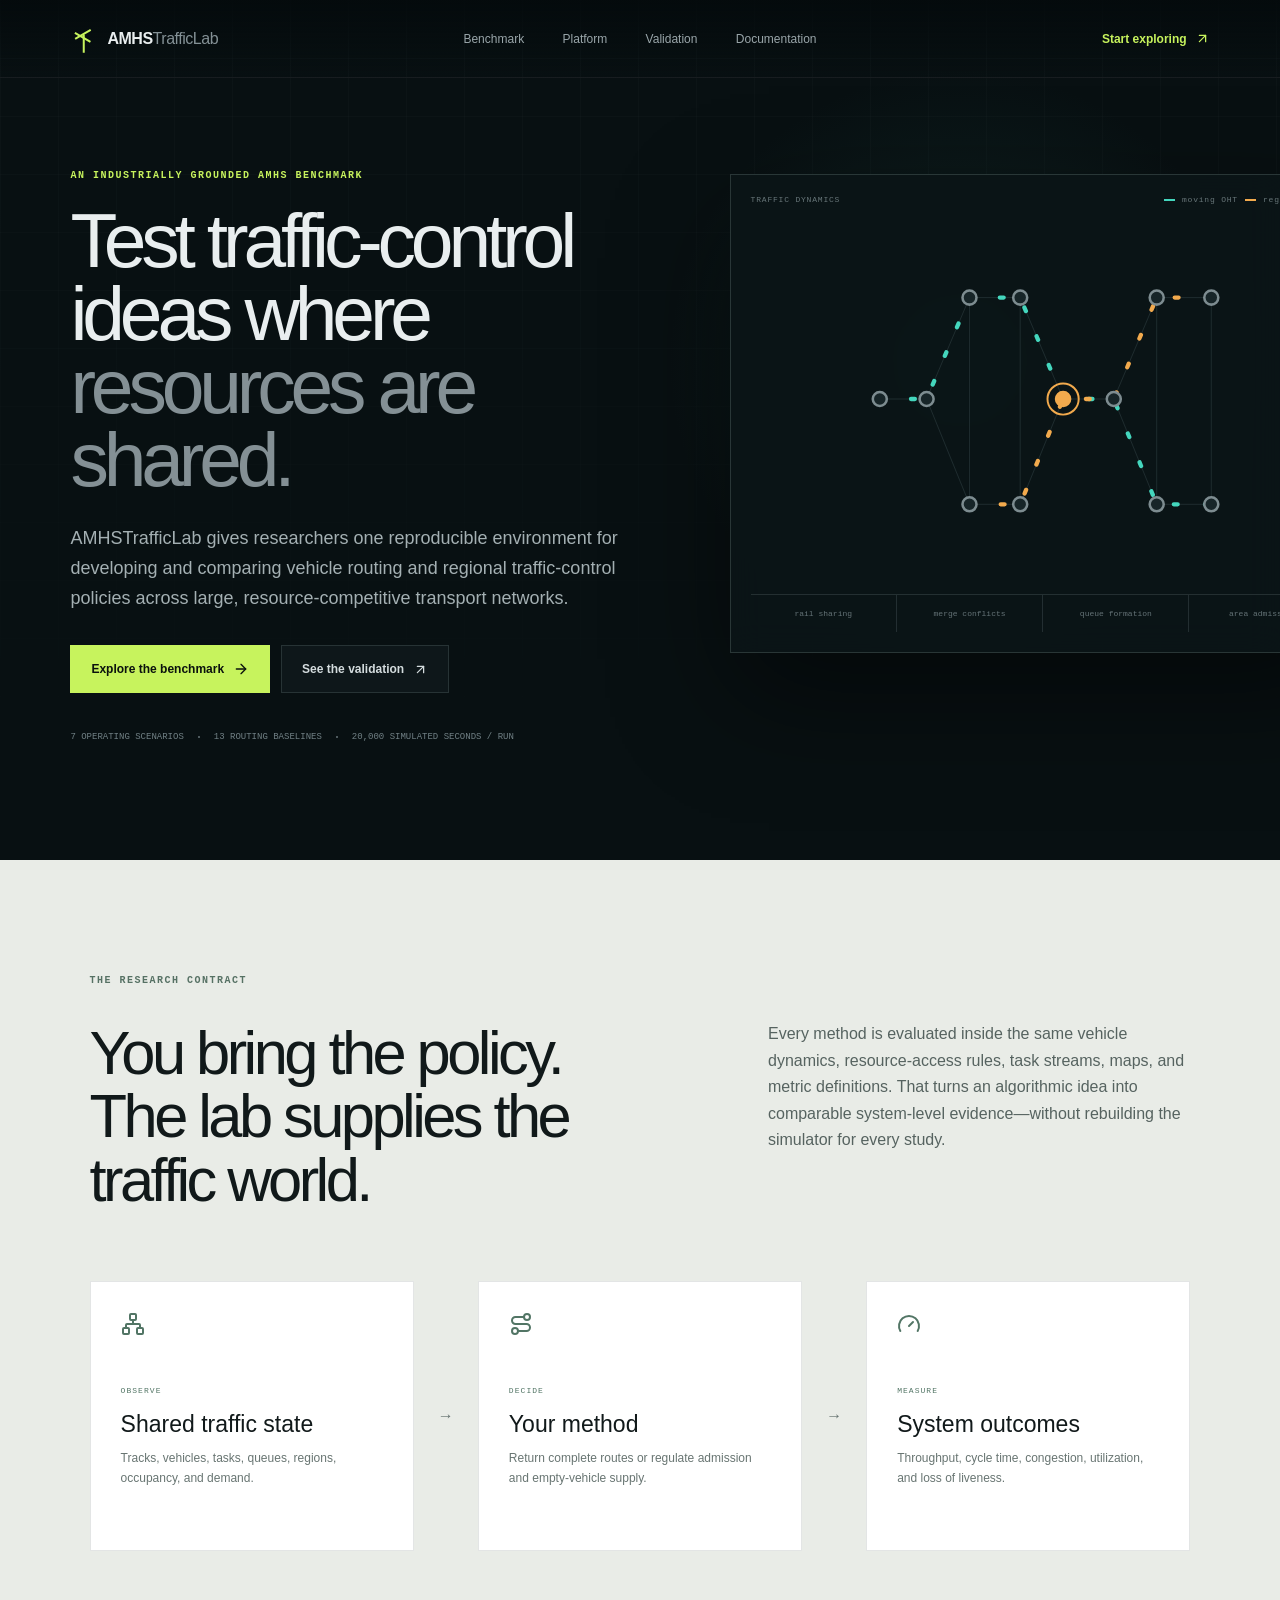
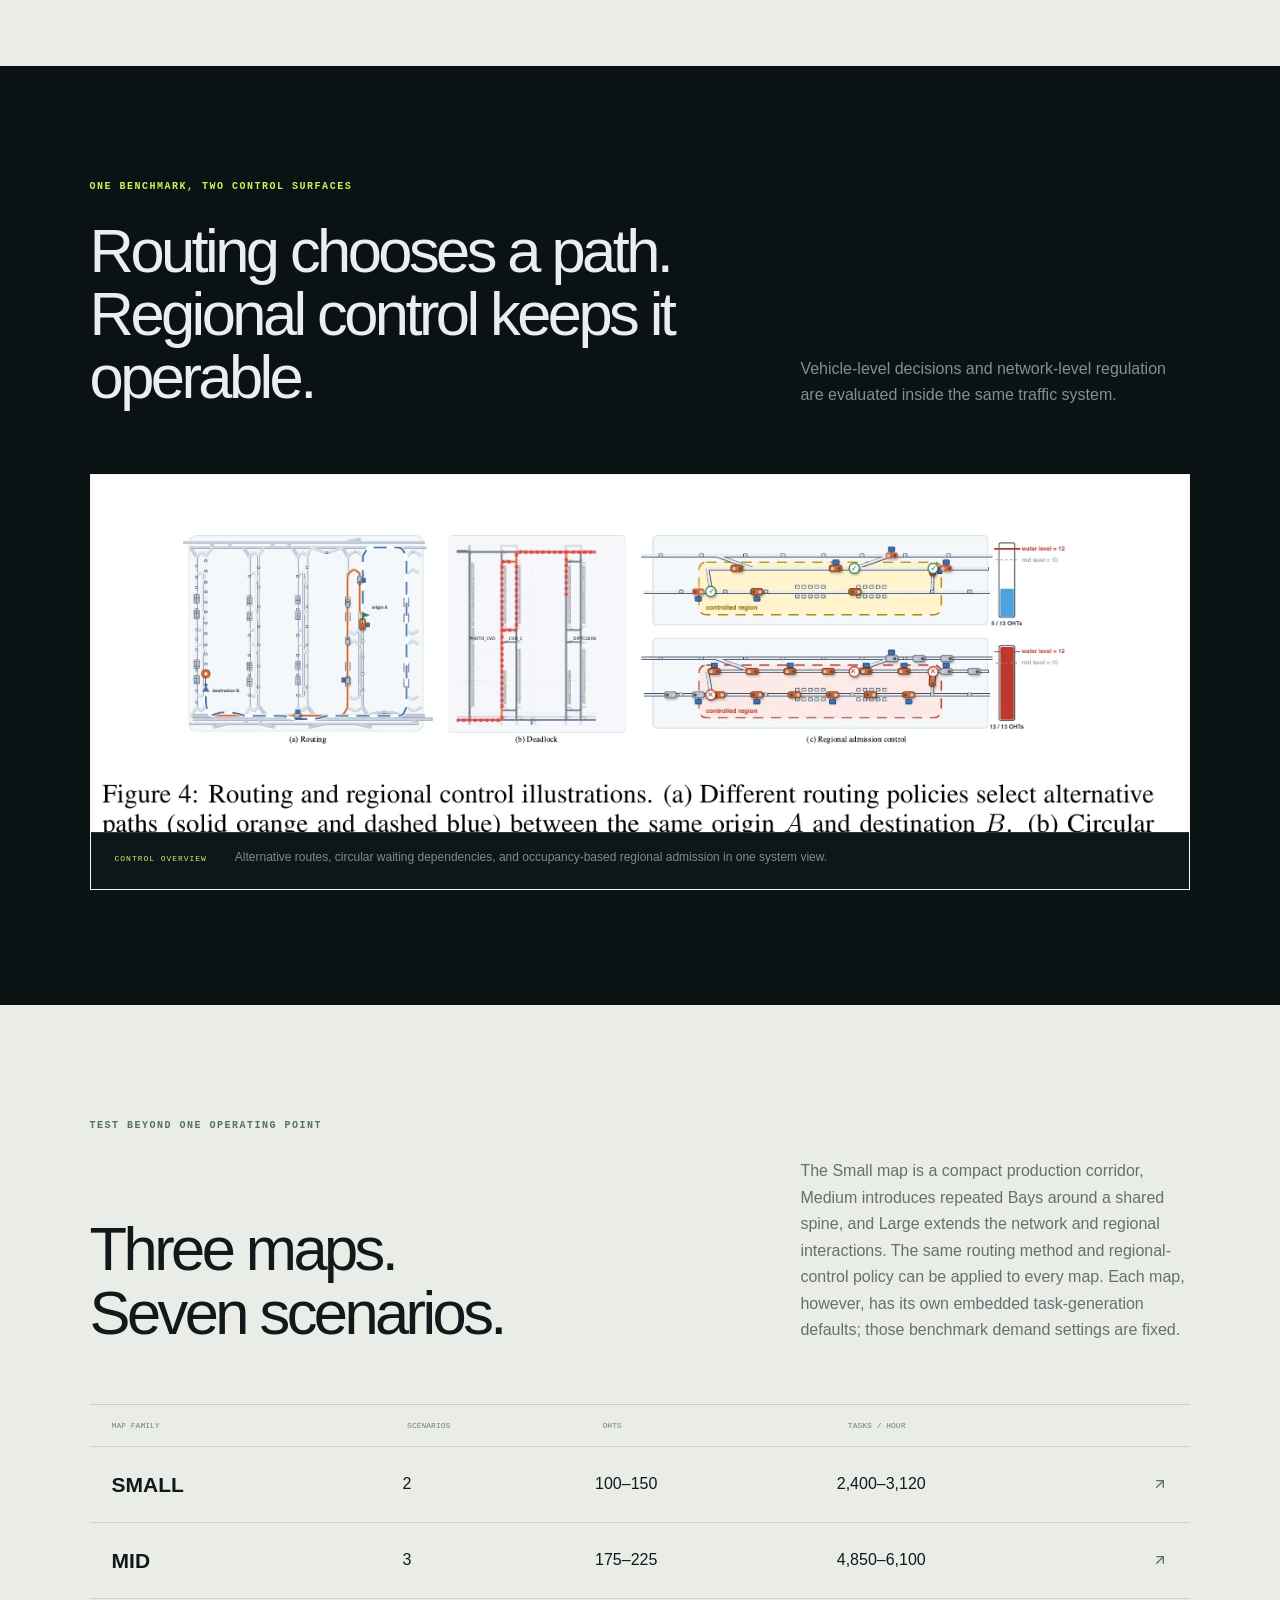
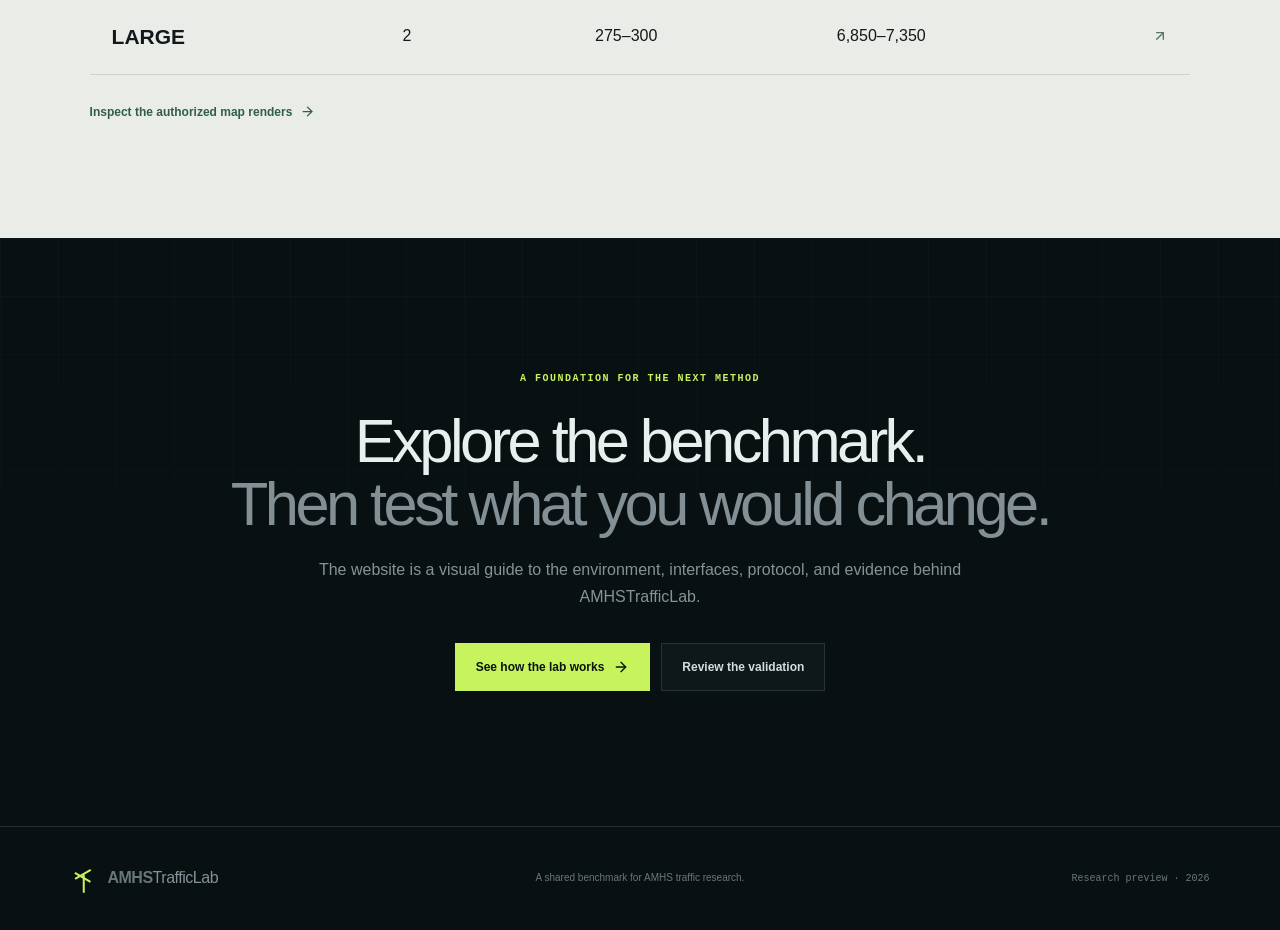
==== index.html @ 3547feb3 "Initial anonymous release" ====
<!DOCTYPE html><html lang="en"><head><meta charSet="utf-8"/><meta name="viewport" content="width=device-width, initial-scale=1"/><link rel="stylesheet" href="/_next/static/css/index.Dm42yth0.css" data-rsc-css-href="/_next/static/css/index.Dm42yth0.css" data-precedence="vite-rsc/importer-resources"/><link rel="modulepreload" fetchPriority="low" href="/_next/static/chunks/index-DmG99GUo.js"/><script src="/_next/static/chunks/rolldown-runtime-C60lm6uB.js" type="module" async=""></script><script src="/_next/static/chunks/framework-D_rUT4EX.js" type="module" async=""></script><link rel="modulepreload" href="/_next/static/chunks/layout-segment-context-IRfLSpSF.js" crossorigin=""/><link rel="modulepreload" href="/_next/static/chunks/Icon-Bo9jbUr1.js" crossorigin=""/><link rel="modulepreload" href="/_next/static/chunks/image-m_x2Qp06.js" crossorigin=""/><title>AMHSTrafficLab — Industrial Benchmark for Intelligent Material Flow</title><meta name="description" content="A shared benchmark platform for developing and evaluating routing and regional flow-control methods in realistic AMHS traffic."/><meta property="og:title" content="AMHSTrafficLab — Industrial Benchmark for Intelligent Material Flow"/><meta property="og:description" content="Develop and evaluate routing and regional flow-control methods across realistic, multi-scale AMHS traffic environments."/><meta property="og:type" content="website"/><meta property="og:image" content="https://amhstrafficlab.github.io/og.png"/><meta property="og:image:width" content="1734"/><meta property="og:image:height" content="907"/><meta property="og:image:alt" content="AMHSTrafficLab rail-network benchmark"/><meta name="twitter:card" content="summary_large_image"/><meta name="twitter:title" content="AMHSTrafficLab — Industrial Benchmark for Intelligent Material Flow"/><meta name="twitter:description" content="Develop and evaluate routing and regional flow-control methods across realistic, multi-scale AMHS traffic environments."/><meta name="twitter:image" content="https://amhstrafficlab.github.io/og.png"/><script>Object.assign(((self[Symbol.for("vinext.navigationRuntime")]??={bootstrap:{routeManifest:null},functions:{}}).bootstrap.rsc??={rsc:[]}),{params:{},nav:{"pathname":"/","searchParams":[]}})</script><link rel="modulepreload" href="/_next/static/chunks/index-DmG99GUo.js" />
</head><body><header class="site-header"><a class="brand" href="/" aria-label="AMHSTrafficLab home"><span class="brand-mark" aria-hidden="true"><span></span><span></span><span></span></span><span>AMHS<span class="brand-light">TrafficLab</span></span></a><nav class="nav-links" aria-label="Main navigation"><a href="/benchmark">Benchmark</a><a href="/platform">Platform</a><a href="/validation">Validation</a><a href="/docs">Documentation</a></nav><a class="header-cta" href="/docs">Start exploring <svg xmlns="http://www.w3.org/2000/svg" width="15" height="15" viewBox="0 0 24 24" fill="none" stroke="currentColor" stroke-width="2" stroke-linecap="round" stroke-linejoin="round" class="lucide lucide-arrow-up-right" aria-hidden="true"><path d="M7 7h10v10"></path><path d="M7 17 17 7"></path></svg></a></header><main><section class="home-hero"><div class="grid-bg" aria-hidden="true"></div><div class="hero-copy"><div class="eyebrow">AN INDUSTRIALLY GROUNDED AMHS BENCHMARK</div><h1>Test traffic-control ideas where <span>resources are shared.</span></h1><p>AMHSTrafficLab gives researchers one reproducible environment for developing and comparing vehicle routing and regional traffic-control policies across large, resource-competitive transport networks.</p><div class="actions"><a class="button primary" href="/benchmark">Explore the benchmark <svg xmlns="http://www.w3.org/2000/svg" width="16" height="16" viewBox="0 0 24 24" fill="none" stroke="currentColor" stroke-width="2" stroke-linecap="round" stroke-linejoin="round" class="lucide lucide-arrow-right" aria-hidden="true"><path d="M5 12h14"></path><path d="m12 5 7 7-7 7"></path></svg></a><a class="button secondary" href="/validation">See the validation <svg xmlns="http://www.w3.org/2000/svg" width="15" height="15" viewBox="0 0 24 24" fill="none" stroke="currentColor" stroke-width="2" stroke-linecap="round" stroke-linejoin="round" class="lucide lucide-arrow-up-right" aria-hidden="true"><path d="M7 7h10v10"></path><path d="M7 17 17 7"></path></svg></a></div><div class="proof-row"><span>7 operating scenarios</span><i></i><span>13 routing baselines</span><i></i><span>20,000 simulated seconds / run</span></div></div><div class="network-card " aria-label="Illustration of AMHS traffic moving through a rail network"><div class="network-top"><span>TRAFFIC DYNAMICS</span><span><i></i> moving OHT <b></b> regional load</span></div><svg viewBox="0 0 100 100" role="img" aria-label="AMHS rail network"><defs><filter id="glow-false"><feGaussianBlur stdDeviation="1.2" result="blur"></feGaussianBlur><feMerge><feMergeNode in="blur"></feMergeNode><feMergeNode in="SourceGraphic"></feMergeNode></feMerge></filter></defs><g class="rails"><path d="M8 50H20L31 24H44L55 50H68L79 24H93"></path><path d="M20 50L31 77H44L55 50"></path><path d="M68 50L79 77H93"></path><path d="M31 24V77M44 24V77M79 24V77M93 24V77"></path></g><path class="flow flow-one" d="M8 50H20L31 24H44L55 50H68L79 77H93"></path><path class="flow flow-two" d="M31 77H44L55 50H68L79 24H93"></path><g><circle class="node" cx="8" cy="50" r="1.8"></circle></g><g><circle class="node" cx="20" cy="50" r="1.8"></circle></g><g><circle class="node" cx="31" cy="24" r="1.8"></circle></g><g><circle class="node" cx="44" cy="24" r="1.8"></circle></g><g><circle class="node active" cx="55" cy="50" r="1.8"></circle><circle class="pulse" cx="55" cy="50" r="4"></circle></g><g><circle class="node" cx="68" cy="50" r="1.8"></circle></g><g><circle class="node" cx="79" cy="24" r="1.8"></circle></g><g><circle class="node" cx="93" cy="24" r="1.8"></circle></g><g><circle class="node" cx="31" cy="77" r="1.8"></circle></g><g><circle class="node" cx="44" cy="77" r="1.8"></circle></g><g><circle class="node" cx="79" cy="77" r="1.8"></circle></g><g><circle class="node" cx="93" cy="77" r="1.8"></circle></g></svg><div class="network-caption"><span>rail sharing</span><span>merge conflicts</span><span>queue formation</span><span>area admission</span></div></div></section><section class="light-section research-contract"><div class="section-label">THE RESEARCH CONTRACT</div><div class="split-heading"><h2>You bring the policy.<br/>The lab supplies the traffic world.</h2><p>Every method is evaluated inside the same vehicle dynamics, resource-access rules, task streams, maps, and metric definitions. That turns an algorithmic idea into comparable system-level evidence—without rebuilding the simulator for every study.</p></div><div class="contract-flow"><article><svg xmlns="http://www.w3.org/2000/svg" width="24" height="24" viewBox="0 0 24 24" fill="none" stroke="currentColor" stroke-width="2" stroke-linecap="round" stroke-linejoin="round" class="lucide lucide-network" aria-hidden="true"><rect x="16" y="16" width="6" height="6" rx="1"></rect><rect x="2" y="16" width="6" height="6" rx="1"></rect><rect x="9" y="2" width="6" height="6" rx="1"></rect><path d="M5 16v-3a1 1 0 0 1 1-1h12a1 1 0 0 1 1 1v3"></path><path d="M12 12V8"></path></svg><small>OBSERVE</small><h3>Shared traffic state</h3><p>Tracks, vehicles, tasks, queues, regions, occupancy, and demand.</p></article><i>→</i><article><svg xmlns="http://www.w3.org/2000/svg" width="24" height="24" viewBox="0 0 24 24" fill="none" stroke="currentColor" stroke-width="2" stroke-linecap="round" stroke-linejoin="round" class="lucide lucide-route" aria-hidden="true"><circle cx="6" cy="19" r="3"></circle><path d="M9 19h8.5a3.5 3.5 0 0 0 0-7h-11a3.5 3.5 0 0 1 0-7H15"></path><circle cx="18" cy="5" r="3"></circle></svg><small>DECIDE</small><h3>Your method</h3><p>Return complete routes or regulate admission and empty-vehicle supply.</p></article><i>→</i><article><svg xmlns="http://www.w3.org/2000/svg" width="24" height="24" viewBox="0 0 24 24" fill="none" stroke="currentColor" stroke-width="2" stroke-linecap="round" stroke-linejoin="round" class="lucide lucide-gauge" aria-hidden="true"><path d="m12 14 4-4"></path><path d="M3.34 19a10 10 0 1 1 17.32 0"></path></svg><small>MEASURE</small><h3>System outcomes</h3><p>Throughput, cycle time, congestion, utilization, and loss of liveness.</p></article></div></section><section class="dark-section evidence-section"><div class="section-label lime">ONE BENCHMARK, TWO CONTROL SURFACES</div><div class="section-heading"><h2>Routing chooses a path.<br/>Regional control keeps it operable.</h2><p>Vehicle-level decisions and network-level regulation are evaluated inside the same traffic system.</p></div><figure class="paper-figure dark-figure"><img src="/paper/control-surfaces.webp" alt="Diagram comparing routing alternatives, circular waiting, and regional admission control" width="1263" height="411" loading="lazy" decoding="async" data-nimg="1"/><figcaption><span>CONTROL OVERVIEW</span><p>Alternative routes, circular waiting dependencies, and occupancy-based regional admission in one system view.</p></figcaption></figure></section><section class="light-section scenario-preview"><div class="section-label">TEST BEYOND ONE OPERATING POINT</div><div class="section-heading"><h2>Three maps.<br/>Seven scenarios.</h2><p>The Small map is a compact production corridor, Medium introduces repeated Bays around a shared spine, and Large extends the network and regional interactions. The same routing method and regional-control policy can be applied to every map. Each map, however, has its own embedded task-generation defaults; those benchmark demand settings are fixed.</p></div><div class="scenario-band"><div class="scenario-head"><span>MAP FAMILY</span><span>SCENARIOS</span><span>OHTS</span><span>TASKS / HOUR</span></div><a href="/benchmark"><span class="scenario-name">SMALL</span><span class="">2</span><span class="">100–150</span><span class="">2,400–3,120</span><svg xmlns="http://www.w3.org/2000/svg" width="16" height="16" viewBox="0 0 24 24" fill="none" stroke="currentColor" stroke-width="2" stroke-linecap="round" stroke-linejoin="round" class="lucide lucide-arrow-up-right" aria-hidden="true"><path d="M7 7h10v10"></path><path d="M7 17 17 7"></path></svg></a><a href="/benchmark"><span class="scenario-name">MID</span><span class="">3</span><span class="">175–225</span><span class="">4,850–6,100</span><svg xmlns="http://www.w3.org/2000/svg" width="16" height="16" viewBox="0 0 24 24" fill="none" stroke="currentColor" stroke-width="2" stroke-linecap="round" stroke-linejoin="round" class="lucide lucide-arrow-up-right" aria-hidden="true"><path d="M7 7h10v10"></path><path d="M7 17 17 7"></path></svg></a><a href="/benchmark"><span class="scenario-name">LARGE</span><span class="">2</span><span class="">275–300</span><span class="">6,850–7,350</span><svg xmlns="http://www.w3.org/2000/svg" width="16" height="16" viewBox="0 0 24 24" fill="none" stroke="currentColor" stroke-width="2" stroke-linecap="round" stroke-linejoin="round" class="lucide lucide-arrow-up-right" aria-hidden="true"><path d="M7 7h10v10"></path><path d="M7 17 17 7"></path></svg></a></div><a class="text-link" href="/benchmark">Inspect the authorized map renders <svg xmlns="http://www.w3.org/2000/svg" width="15" height="15" viewBox="0 0 24 24" fill="none" stroke="currentColor" stroke-width="2" stroke-linecap="round" stroke-linejoin="round" class="lucide lucide-arrow-right" aria-hidden="true"><path d="M5 12h14"></path><path d="m12 5 7 7-7 7"></path></svg></a></section><section class="final-cta"><div class="grid-bg" aria-hidden="true"></div><div class="section-label lime">A FOUNDATION FOR THE NEXT METHOD</div><h2>Explore the benchmark.<br/><span>Then test what you would change.</span></h2><p>The website is a visual guide to the environment, interfaces, protocol, and evidence behind AMHSTrafficLab.</p><div class="actions center"><a class="button primary" href="/platform">See how the lab works <svg xmlns="http://www.w3.org/2000/svg" width="16" height="16" viewBox="0 0 24 24" fill="none" stroke="currentColor" stroke-width="2" stroke-linecap="round" stroke-linejoin="round" class="lucide lucide-arrow-right" aria-hidden="true"><path d="M5 12h14"></path><path d="m12 5 7 7-7 7"></path></svg></a><a class="button secondary" href="/validation">Review the validation</a></div></section></main><footer class="site-footer"><a class="brand" href="/" aria-label="AMHSTrafficLab home"><span class="brand-mark" aria-hidden="true"><span></span><span></span><span></span></span><span>AMHS<span class="brand-light">TrafficLab</span></span></a><p>A shared benchmark for AMHS traffic research.</p><span>Research preview · 2026</span></footer><script type="module" src="/_next/static/chunks/index-DmG99GUo.js" id="_R_" async=""></script><script>((self[Symbol.for("vinext.navigationRuntime")]??={bootstrap:{routeManifest:null},functions:{}}).bootstrap.rsc??={rsc:[]}).rsc.push("0:{\"page:/\":\"$L1\",\"layout:/\":\"$L2\",\"route:/\":\"$L3\",\"__route\":\"route:/\",\"__interceptionContext\":null,\"__layoutIds\":[\"layout:/\"],\"__rootLayout\":\"/\",\"__bfcacheSegmentIdentities\":{\"layout:/\":\"[\\\"layout\\\",\\\"layout:/\\\",\\\"root-boundary:/\\\",\\\"\\\"]\",\"page:/\":\"[\\\"page\\\",\\\"page:/\\\",\\\"root-boundary:/\\\",\\\"\\\"]\"},\"__srcPage\":[\"page\"],\"__layoutFlags\":{\"layout:/\":\"s\"},\"__artifactCompatibility\":{\"schemaVersion\":1,\"graphVersion\":\"app-route-graph:1177fd80f83fa7b0\",\"deploymentVersion\":\"770fc733-fc7d-45d7-9b82-72227a09e01b\",\"appElementsSchemaVersion\":1,\"rscPayloadSchemaVersion\":1,\"rootBoundaryId\":\"/\",\"renderEpoch\":null}}\n")</script><script>((self[Symbol.for("vinext.navigationRuntime")]??={bootstrap:{routeManifest:null},functions:{}}).bootstrap.rsc??={rsc:[]}).rsc.push("4:I[\"8c0f216c4604\",[],\"Children\",1]\n")</script><script>((self[Symbol.for("vinext.navigationRuntime")]??={bootstrap:{routeManifest:null},functions:{}}).bootstrap.rsc??={rsc:[]}).rsc.push("5:I[\"593f344dc510\",[],\"GlobalErrorBoundary\",1]\n")</script><script>((self[Symbol.for("vinext.navigationRuntime")]??={bootstrap:{routeManifest:null},functions:{}}).bootstrap.rsc??={rsc:[]}).rsc.push("6:I[\"0b874ad30386\",[],\"default\",1]\n")</script><script>((self[Symbol.for("vinext.navigationRuntime")]??={bootstrap:{routeManifest:null},functions:{}}).bootstrap.rsc??={rsc:[]}).rsc.push("7:I[\"593f344dc510\",[],\"ErrorBoundary\",1]\n")</script><script>((self[Symbol.for("vinext.navigationRuntime")]??={bootstrap:{routeManifest:null},functions:{}}).bootstrap.rsc??={rsc:[]}).rsc.push("8:I[\"15c18cfaeeff\",[],\"LayoutSegmentProvider\",1]\n")</script><script>((self[Symbol.for("vinext.navigationRuntime")]??={bootstrap:{routeManifest:null},functions:{}}).bootstrap.rsc??={rsc:[]}).rsc.push("9:I[\"8c0f216c4604\",[],\"Slot\",1]\n")</script><script>((self[Symbol.for("vinext.navigationRuntime")]??={bootstrap:{routeManifest:null},functions:{}}).bootstrap.rsc??={rsc:[]}).rsc.push("a:I[\"593f344dc510\",[],\"NotFoundBoundary\",1]\n")</script><script>((self[Symbol.for("vinext.navigationRuntime")]??={bootstrap:{routeManifest:null},functions:{}}).bootstrap.rsc??={rsc:[]}).rsc.push("b:I[\"9276801271d6\",[],\"AppRouterScrollTarget\",1]\n")</script><script>((self[Symbol.for("vinext.navigationRuntime")]??={bootstrap:{routeManifest:null},functions:{}}).bootstrap.rsc??={rsc:[]}).rsc.push("c:I[\"593f344dc510\",[],\"RedirectBoundary\",1]\n")</script><script>((self[Symbol.for("vinext.navigationRuntime")]??={bootstrap:{routeManifest:null},functions:{}}).bootstrap.rsc??={rsc:[]}).rsc.push(":HL[\"/_next/static/css/index.Dm42yth0.css\",\"style\"     ]\n")</script><script>((self[Symbol.for("vinext.navigationRuntime")]??={bootstrap:{routeManifest:null},functions:{}}).bootstrap.rsc??={rsc:[]}).rsc.push("2:[[[\"$\",\"link\",\"css:/_next/static/css/index.Dm42yth0.css\",{\"rel\":\"stylesheet\",\"precedence\":\"vite-rsc/importer-resources\",\"href\":\"/_next/static/css/index.Dm42yth0.css\",\"data-rsc-css-href\":\"/_next/static/css/index.Dm42yth0.css\"}],\"$undefined\"],[\"$\",\"html\",null,{\"lang\":\"en\",\"children\":[\"$\",\"body\",null,{\"children\":[\"$\",\"$L4\",null,{}]}]}]]\n")</script><script>((self[Symbol.for("vinext.navigationRuntime")]??={bootstrap:{routeManifest:null},functions:{}}).bootstrap.rsc??={rsc:[]}).rsc.push("3:[[[\"$\",\"meta\",null,{\"charSet\":\"utf-8\"}],[[\"$\",\"title\",\"0\",{\"children\":\"AMHSTrafficLab — Industrial Benchmark for Intelligent Material Flow\"}],[\"$\",\"meta\",\"1\",{\"name\":\"description\",\"content\":\"A shared benchmark platform for developing and evaluating routing and regional flow-control methods in realistic AMHS traffic.\"}],[\"$\",\"meta\",\"2\",{\"property\":\"og:title\",\"content\":\"AMHSTrafficLab — Industrial Benchmark for Intelligent Material Flow\"}],[\"$\",\"meta\",\"3\",{\"property\":\"og:description\",\"content\":\"Develop and evaluate routing and regional flow-control methods across realistic, multi-scale AMHS traffic environments.\"}],[\"$\",\"meta\",\"4\",{\"property\":\"og:type\",\"content\":\"website\"}],[\"$\",\"meta\",\"5\",{\"property\":\"og:image\",\"content\":\"https://amhstrafficlab.github.io/og.png\"}],[\"$\",\"meta\",\"6\",{\"property\":\"og:image:width\",\"content\":\"1734\"}],[\"$\",\"meta\",\"7\",{\"property\":\"og:image:height\",\"content\":\"907\"}],[\"$\",\"meta\",\"8\",{\"property\":\"og:image:alt\",\"content\":\"AMHSTrafficLab rail-network benchmark\"}],[\"$\",\"meta\",\"9\",{\"name\":\"twitter:card\",\"content\":\"summary_large_image\"}],[\"$\",\"meta\",\"10\",{\"name\":\"twitter:title\",\"content\":\"AMHSTrafficLab — Industrial Benchmark for Intelligent Material Flow\"}],[\"$\",\"meta\",\"11\",{\"name\":\"twitter:description\",\"content\":\"Develop and evaluate routing and regional flow-control methods across realistic, multi-scale AMHS traffic environments.\"}],[\"$\",\"meta\",\"12\",{\"name\":\"twitter:image\",\"content\":\"https://amhstrafficlab.github.io/og.png\"}]],[[\"$\",\"meta\",\"0\",{\"name\":\"viewport\",\"content\":\"width=device-width, initial-scale=1\"}]]],[\"$\",\"$L5\",null,{\"fallback\":\"$6\",\"children\":[\"$\",\"$L7\",null,{\"fallback\":\"$6\",\"children\":[\"$\",\"$L8\",null,{\"providerId\":\"layout:/\",\"segmentMap\":{\"children\":[]},\"children\":[\"$\",\"$L9\",null,{\"id\":\"layout:/\",\"parallelSlots\":\"$undefined\",\"children\":[\"$\",\"$La\",null,{\"resetKey\":\"\",\"fallback\":[[\"$\",\"title\",null,{\"children\":\"404: This page could not be found.\"}],[\"$\",\"div\",null,{\"style\":{\"fontFamily\":\"system-ui,\\\"Segoe UI\\\",Roboto,Helvetica,Arial,sans-serif,\\\"Apple Color Emoji\\\",\\\"Segoe UI Emoji\\\"\",\"height\":\"100vh\",\"textAlign\":\"center\",\"display\":\"flex\",\"flexDirection\":\"column\",\"alignItems\":\"center\",\"justifyContent\":\"center\"},\"children\":[\"$\",\"div\",null,{\"children\":[[\"$\",\"style\",null,{\"dangerouslySetInnerHTML\":{\"__html\":\"body{color:#000;background:#fff;margin:0}.next-error-h1{border-right:1px solid rgba(0,0,0,.3)}@media (prefers-color-scheme:dark){body{color:#fff;background:#000}.next-error-h1{border-right:1px solid rgba(255,255,255,.3)}}\"}}],[\"$\",\"h1\",null,{\"className\":\"next-error-h1\",\"style\":{\"display\":\"inline-block\",\"margin\":\"0 20px 0 0\",\"padding\":\"0 23px 0 0\",\"fontSize\":24,\"fontWeight\":500,\"verticalAlign\":\"top\",\"lineHeight\":\"49px\"},\"children\":404}],[\"$\",\"div\",null,{\"style\":{\"display\":\"inline-block\"},\"children\":[\"$\",\"h2\",null,{\"style\":{\"fontSize\":14,\"fontWeight\":400,\"lineHeight\":\"49px\",\"margin\":0},\"children\":\"This page could not be found.\"}]}]]}]}]],\"children\":[\"$\",\"$Lb\",null,{\"children\":[\"$\",\"$Lc\",null,{\"children\":[[\"$\",\"$L8\",null,{\"providerId\":\"page:/\",\"segmentMap\":{\"children\":[\"__PAGE__\"]},\"children\":[\"$\",\"$L9\",null,{\"id\":\"page:/\"}]}],null]}]}]}]}]}]}]}],null,null]\n")</script><script>((self[Symbol.for("vinext.navigationRuntime")]??={bootstrap:{routeManifest:null},functions:{}}).bootstrap.rsc??={rsc:[]}).rsc.push("d:I[\"339f946bc456\",[],\"default\",1]\n")</script><script>((self[Symbol.for("vinext.navigationRuntime")]??={bootstrap:{routeManifest:null},functions:{}}).bootstrap.rsc??={rsc:[]}).rsc.push("1:[[\"$\",\"header\",null,{\"className\":\"site-header\",\"children\":[[\"$\",\"a\",null,{\"className\":\"brand\",\"href\":\"/\",\"aria-label\":\"AMHSTrafficLab home\",\"children\":[[\"$\",\"span\",null,{\"className\":\"brand-mark\",\"aria-hidden\":\"true\",\"children\":[[\"$\",\"span\",null,{}],[\"$\",\"span\",null,{}],[\"$\",\"span\",null,{}]]}],[\"$\",\"span\",null,{\"children\":[\"AMHS\",[\"$\",\"span\",null,{\"className\":\"brand-light\",\"children\":\"TrafficLab\"}]]}]]}],[\"$\",\"nav\",null,{\"className\":\"nav-links\",\"aria-label\":\"Main navigation\",\"children\":[[\"$\",\"a\",\"/benchmark\",{\"href\":\"/benchmark\",\"children\":\"Benchmark\"}],[\"$\",\"a\",\"/platform\",{\"href\":\"/platform\",\"children\":\"Platform\"}],[\"$\",\"a\",\"/validation\",{\"href\":\"/validation\",\"children\":\"Validation\"}],[\"$\",\"a\",\"/docs\",{\"href\":\"/docs\",\"children\":\"Documentation\"}]]}],[\"$\",\"a\",null,{\"className\":\"header-cta\",\"href\":\"/docs\",\"children\":[\"Start exploring \",[\"$\",\"$Ld\",null,{\"ref\":\"$undefined\",\"iconNode\":[[\"path\",{\"d\":\"M7 7h10v10\",\"key\":\"1tivn9\"}],[\"path\",{\"d\":\"M7 17 17 7\",\"key\":\"1vkiza\"}]],\"className\":\"lucide-arrow-up-right\",\"size\":15}]]}]]}],[\"$\",\"main\",null,{\"children\":[[\"$\",\"section\",null,{\"className\":\"home-hero\",\"children\":[[\"$\",\"div\",null,{\"className\":\"grid-bg\",\"aria-hidden\":\"true\"}],[\"$\",\"div\",null,{\"className\":\"hero-copy\",\"children\":[[\"$\",\"div\",null,{\"className\":\"eyebrow\",\"children\":\"AN INDUSTRIALLY GROUNDED AMHS BENCHMARK\"}],[\"$\",\"h1\",null,{\"children\":[\"Test traffic-control ideas where \",[\"$\",\"span\",null,{\"children\":\"resources are shared.\"}]]}],[\"$\",\"p\",null,{\"children\":\"AMHSTrafficLab gives researchers one reproducible environment for developing and comparing vehicle routing and regional traffic-control policies across large, resource-competitive transport networks.\"}],[\"$\",\"div\",null,{\"className\":\"actions\",\"children\":[[\"$\",\"a\",null,{\"className\":\"button primary\",\"href\":\"/benchmark\",\"children\":[\"Explore the benchmark \",[\"$\",\"$Ld\",null,{\"ref\":\"$undefined\",\"iconNode\":[[\"path\",{\"d\":\"M5 12h14\",\"key\":\"1ays0h\"}],[\"path\",{\"d\":\"m12 5 7 7-7 7\",\"key\":\"xquz4c\"}]],\"className\":\"lucide-arrow-right\",\"size\":16}]]}],[\"$\",\"a\",null,{\"className\":\"button secondary\",\"href\":\"/validation\",\"children\":[\"See the validation \",[\"$\",\"$Ld\",null,{\"ref\":\"$undefined\",\"iconNode\":\"$1:0:props:children:2:props:children:1:props:iconNode\",\"className\":\"lucide-arrow-up-right\",\"size\":15}]]}]]}],[\"$\",\"div\",null,{\"className\":\"proof-row\",\"children\":[[\"$\",\"span\",null,{\"children\":\"7 operating scenarios\"}],[\"$\",\"i\",null,{}],[\"$\",\"span\",null,{\"children\":\"13 routing baselines\"}],[\"$\",\"i\",null,{}],[\"$\",\"span\",null,{\"children\":\"20,000 simulated seconds / run\"}]]}]]}],[\"$\",\"div\",null,{\"className\":\"network-card \",\"aria-label\":\"Illustration of AMHS traffic moving through a rail network\",\"children\":[[\"$\",\"div\",null,{\"className\":\"network-top\",\"children\":[[\"$\",\"span\",null,{\"children\":\"TRAFFIC DYNAMICS\"}],[\"$\",\"span\",null,{\"children\":[[\"$\",\"i\",null,{}],\" moving OHT \",[\"$\",\"b\",null,{}],\" regional load\"]}]]}],[\"$\",\"svg\",null,{\"viewBox\":\"0 0 100 100\",\"role\":\"img\",\"aria-label\":\"AMHS rail network\",\"children\":[[\"$\",\"defs\",null,{\"children\":[\"$\",\"filter\",null,{\"id\":\"glow-false\",\"children\":[[\"$\",\"feGaussianBlur\",null,{\"stdDeviation\":\"1.2\",\"result\":\"blur\"}],[\"$\",\"feMerge\",null,{\"children\":[[\"$\",\"feMergeNode\",null,{\"in\":\"blur\"}],[\"$\",\"feMergeNode\",null,{\"in\":\"SourceGraphic\"}]]}]]}]}],[\"$\",\"g\",null,{\"className\":\"rails\",\"children\":[[\"$\",\"path\",null,{\"d\":\"M8 50H20L31 24H44L55 50H68L79 24H93\"}],[\"$\",\"path\",null,{\"d\":\"M20 50L31 77H44L55 50\"}],[\"$\",\"path\",null,{\"d\":\"M68 50L79 77H93\"}],[\"$\",\"path\",null,{\"d\":\"M31 24V77M44 24V77M79 24V77M93 24V77\"}]]}],[\"$\",\"path\",null,{\"className\":\"flow flow-one\",\"d\":\"M8 50H20L31 24H44L55 50H68L79 77H93\"}],[\"$\",\"path\",null,{\"className\":\"flow flow-two\",\"d\":\"M31 77H44L55 50H68L79 24H93\"}],[[\"$\",\"g\",\"8-50\",{\"children\":[[\"$\",\"circle\",null,{\"className\":\"node\",\"cx\":8,\"cy\":50,\"r\":\"1.8\"}],false]}],[\"$\",\"g\",\"20-50\",{\"children\":[[\"$\",\"circle\",null,{\"className\":\"node\",\"cx\":20,\"cy\":50,\"r\":\"1.8\"}],false]}],[\"$\",\"g\",\"31-24\",{\"children\":[[\"$\",\"circle\",null,{\"className\":\"node\",\"cx\":31,\"cy\":24,\"r\":\"1.8\"}],false]}],[\"$\",\"g\",\"44-24\",{\"children\":[[\"$\",\"circle\",null,{\"className\":\"node\",\"cx\":44,\"cy\":24,\"r\":\"1.8\"}],false]}],[\"$\",\"g\",\"55-50\",{\"children\":[[\"$\",\"circle\",null,{\"className\":\"node active\",\"cx\":55,\"cy\":50,\"r\":\"1.8\"}],[\"$\",\"circle\",null,{\"className\":\"pulse\",\"cx\":55,\"cy\":50,\"r\":\"4\"}]]}],[\"$\",\"g\",\"68-50\",{\"children\":[[\"$\",\"circle\",null,{\"className\":\"node\",\"cx\":68,\"cy\":50,\"r\":\"1.8\"}],false]}],[\"$\",\"g\",\"79-24\",{\"children\":[[\"$\",\"circle\",null,{\"className\":\"node\",\"cx\":79,\"cy\":24,\"r\":\"1.8\"}],false]}],[\"$\",\"g\",\"93-24\",{\"children\":[[\"$\",\"circle\",null,{\"className\":\"node\",\"cx\":93,\"cy\":24,\"r\":\"1.8\"}],false]}],[\"$\",\"g\",\"31-77\",{\"children\":[[\"$\",\"circle\",null,{\"className\":\"node\",\"cx\":31,\"cy\":77,\"r\":\"1.8\"}],false]}],[\"$\",\"g\",\"44-77\",{\"children\":[[\"$\",\"circle\",null,{\"className\":\"node\",\"cx\":44,\"cy\":77,\"r\":\"1.8\"}],false]}],[\"$\",\"g\",\"79-77\",{\"children\":[[\"$\",\"circle\",null,{\"className\":\"node\",\"cx\":79,\"cy\":77,\"r\":\"1.8\"}],false]}],[\"$\",\"g\",\"93-77\",{\"children\":[[\"$\",\"circle\",null,{\"className\":\"node\",\"cx\":93,\"cy\":77,\"r\":\"1.8\"}],false]}]]]}],[\"$\",\"div\",null,{\"className\":\"network-caption\",\"children\":[[\"$\",\"span\",null,{\"children\":\"rail sharing\"}],[\"$\",\"span\",null,{\"children\":\"merge conflicts\"}],[\"$\",\"span\",null,{\"children\":\"queue formation\"}],\"$Le\"]}]]}]]}],\"$Lf\",\"$L10\",\"$L11\",\"$L12\"]}],\"$L13\"]\n")</script><script>((self[Symbol.for("vinext.navigationRuntime")]??={bootstrap:{routeManifest:null},functions:{}}).bootstrap.rsc??={rsc:[]}).rsc.push("14:I[\"9fb86276be8f\",[],\"default\",1]\n")</script><script>((self[Symbol.for("vinext.navigationRuntime")]??={bootstrap:{routeManifest:null},functions:{}}).bootstrap.rsc??={rsc:[]}).rsc.push("e:[\"$\",\"span\",null,{\"children\":\"area admission\"}]\n")</script><script>((self[Symbol.for("vinext.navigationRuntime")]??={bootstrap:{routeManifest:null},functions:{}}).bootstrap.rsc??={rsc:[]}).rsc.push("f:[\"$\",\"section\",null,{\"className\":\"light-section research-contract\",\"children\":[[\"$\",\"div\",null,{\"className\":\"section-label\",\"children\":\"THE RESEARCH CONTRACT\"}],[\"$\",\"div\",null,{\"className\":\"split-heading\",\"children\":[[\"$\",\"h2\",null,{\"children\":[\"You bring the policy.\",[\"$\",\"br\",null,{}],\"The lab supplies the traffic world.\"]}],[\"$\",\"p\",null,{\"children\":\"Every method is evaluated inside the same vehicle dynamics, resource-access rules, task streams, maps, and metric definitions. That turns an algorithmic idea into comparable system-level evidence—without rebuilding the simulator for every study.\"}]]}],[\"$\",\"div\",null,{\"className\":\"contract-flow\",\"children\":[[\"$\",\"article\",null,{\"children\":[[\"$\",\"$Ld\",null,{\"ref\":\"$undefined\",\"iconNode\":[[\"rect\",{\"x\":\"16\",\"y\":\"16\",\"width\":\"6\",\"height\":\"6\",\"rx\":\"1\",\"key\":\"4q2zg0\"}],[\"rect\",{\"x\":\"2\",\"y\":\"16\",\"width\":\"6\",\"height\":\"6\",\"rx\":\"1\",\"key\":\"8cvhb9\"}],[\"rect\",{\"x\":\"9\",\"y\":\"2\",\"width\":\"6\",\"height\":\"6\",\"rx\":\"1\",\"key\":\"1egb70\"}],[\"path\",{\"d\":\"M5 16v-3a1 1 0 0 1 1-1h12a1 1 0 0 1 1 1v3\",\"key\":\"1jsf9p\"}],[\"path\",{\"d\":\"M12 12V8\",\"key\":\"2874zd\"}]],\"className\":\"lucide-network\"}],[\"$\",\"small\",null,{\"children\":\"OBSERVE\"}],[\"$\",\"h3\",null,{\"children\":\"Shared traffic state\"}],[\"$\",\"p\",null,{\"children\":\"Tracks, vehicles, tasks, queues, regions, occupancy, and demand.\"}]]}],[\"$\",\"i\",null,{\"children\":\"→\"}],[\"$\",\"article\",null,{\"children\":[[\"$\",\"$Ld\",null,{\"ref\":\"$undefined\",\"iconNode\":[[\"circle\",{\"cx\":\"6\",\"cy\":\"19\",\"r\":\"3\",\"key\":\"1kj8tv\"}],[\"path\",{\"d\":\"M9 19h8.5a3.5 3.5 0 0 0 0-7h-11a3.5 3.5 0 0 1 0-7H15\",\"key\":\"1d8sl\"}],[\"circle\",{\"cx\":\"18\",\"cy\":\"5\",\"r\":\"3\",\"key\":\"gq8acd\"}]],\"className\":\"lucide-route\"}],[\"$\",\"small\",null,{\"children\":\"DECIDE\"}],[\"$\",\"h3\",null,{\"children\":\"Your method\"}],[\"$\",\"p\",null,{\"children\":\"Return complete routes or regulate admission and empty-vehicle supply.\"}]]}],[\"$\",\"i\",null,{\"children\":\"→\"}],[\"$\",\"article\",null,{\"children\":[[\"$\",\"$Ld\",null,{\"ref\":\"$undefined\",\"iconNode\":[[\"path\",{\"d\":\"m12 14 4-4\",\"key\":\"9kzdfg\"}],[\"path\",{\"d\":\"M3.34 19a10 10 0 1 1 17.32 0\",\"key\":\"19p75a\"}]],\"className\":\"lucide-gauge\"}],[\"$\",\"small\",null,{\"children\":\"MEASURE\"}],[\"$\",\"h3\",null,{\"children\":\"System outcomes\"}],[\"$\",\"p\",null,{\"children\":\"Throughput, cycle time, congestion, utilization, and loss of liveness.\"}]]}]]}]]}]\n")</script><script>((self[Symbol.for("vinext.navigationRuntime")]??={bootstrap:{routeManifest:null},functions:{}}).bootstrap.rsc??={rsc:[]}).rsc.push("10:[\"$\",\"section\",null,{\"className\":\"dark-section evidence-section\",\"children\":[[\"$\",\"div\",null,{\"className\":\"section-label lime\",\"children\":\"ONE BENCHMARK, TWO CONTROL SURFACES\"}],[\"$\",\"div\",null,{\"className\":\"section-heading\",\"children\":[[\"$\",\"h2\",null,{\"children\":[\"Routing chooses a path.\",[\"$\",\"br\",null,{}],\"Regional control keeps it operable.\"]}],[\"$\",\"p\",null,{\"children\":\"Vehicle-level decisions and network-level regulation are evaluated inside the same traffic system.\"}]]}],[\"$\",\"figure\",null,{\"className\":\"paper-figure dark-figure\",\"children\":[[\"$\",\"$L14\",null,{\"src\":\"/paper/control-surfaces.webp\",\"width\":1263,\"height\":411,\"alt\":\"Diagram comparing routing alternatives, circular waiting, and regional admission control\"}],[\"$\",\"figcaption\",null,{\"children\":[[\"$\",\"span\",null,{\"children\":\"CONTROL OVERVIEW\"}],[\"$\",\"p\",null,{\"children\":\"Alternative routes, circular waiting dependencies, and occupancy-based regional admission in one system view.\"}]]}]]}]]}]\n")</script><script>((self[Symbol.for("vinext.navigationRuntime")]??={bootstrap:{routeManifest:null},functions:{}}).bootstrap.rsc??={rsc:[]}).rsc.push("11:[\"$\",\"section\",null,{\"className\":\"light-section scenario-preview\",\"children\":[[\"$\",\"div\",null,{\"className\":\"section-label\",\"children\":\"TEST BEYOND ONE OPERATING POINT\"}],[\"$\",\"div\",null,{\"className\":\"section-heading\",\"children\":[[\"$\",\"h2\",null,{\"children\":[\"Three maps.\",[\"$\",\"br\",null,{}],\"Seven scenarios.\"]}],[\"$\",\"p\",null,{\"children\":\"The Small map is a compact production corridor, Medium introduces repeated Bays around a shared spine, and Large extends the network and regional interactions. The same routing method and regional-control policy can be applied to every map. Each map, however, has its own embedded task-generation defaults; those benchmark demand settings are fixed.\"}]]}],[\"$\",\"div\",null,{\"className\":\"scenario-band\",\"children\":[[\"$\",\"div\",null,{\"className\":\"scenario-head\",\"children\":[[\"$\",\"span\",null,{\"children\":\"MAP FAMILY\"}],[\"$\",\"span\",null,{\"children\":\"SCENARIOS\"}],[\"$\",\"span\",null,{\"children\":\"OHTS\"}],[\"$\",\"span\",null,{\"children\":\"TASKS / HOUR\"}]]}],[[\"$\",\"a\",\"SMALL\",{\"href\":\"/benchmark\",\"children\":[[[\"$\",\"span\",\"SMALL\",{\"className\":\"scenario-name\",\"children\":\"SMALL\"}],[\"$\",\"span\",\"2\",{\"className\":\"\",\"children\":\"2\"}],[\"$\",\"span\",\"100–150\",{\"className\":\"\",\"children\":\"100–150\"}],[\"$\",\"span\",\"2,400–3,120\",{\"className\":\"\",\"children\":\"2,400–3,120\"}]],[\"$\",\"$Ld\",null,{\"ref\":\"$undefined\",\"iconNode\":\"$1:0:props:children:2:props:children:1:props:iconNode\",\"className\":\"lucide-arrow-up-right\",\"size\":16}]]}],[\"$\",\"a\",\"MID\",{\"href\":\"/benchmark\",\"children\":[[[\"$\",\"span\",\"MID\",{\"className\":\"scenario-name\",\"children\":\"MID\"}],[\"$\",\"span\",\"3\",{\"className\":\"\",\"children\":\"3\"}],[\"$\",\"span\",\"175–225\",{\"className\":\"\",\"children\":\"175–225\"}],[\"$\",\"span\",\"4,850–6,100\",{\"className\":\"\",\"children\":\"4,850–6,100\"}]],[\"$\",\"$Ld\",null,{\"ref\":\"$undefined\",\"iconNode\":\"$1:0:props:children:2:props:children:1:props:iconNode\",\"className\":\"lucide-arrow-up-right\",\"size\":16}]]}],[\"$\",\"a\",\"LARGE\",{\"href\":\"/benchmark\",\"children\":[[[\"$\",\"span\",\"LARGE\",{\"className\":\"scenario-name\",\"children\":\"LARGE\"}],[\"$\",\"span\",\"2\",{\"className\":\"\",\"children\":\"2\"}],[\"$\",\"span\",\"275–300\",{\"className\":\"\",\"children\":\"275–300\"}],[\"$\",\"span\",\"6,850–7,350\",{\"className\":\"\",\"children\":\"6,850–7,350\"}]],[\"$\",\"$Ld\",null,{\"ref\":\"$undefined\",\"iconNode\":\"$1:0:props:children:2:props:children:1:props:iconNode\",\"className\":\"lucide-arrow-up-right\",\"size\":16}]]}]]]}],[\"$\",\"a\",null,{\"className\":\"text-link\",\"href\":\"/benchmark\",\"children\":[\"Inspect the authorized map renders \",[\"$\",\"$Ld\",null,{\"ref\":\"$undefined\",\"iconNode\":\"$1:1:props:children:0:props:children:1:props:children:3:props:children:0:props:children:1:props:iconNode\",\"className\":\"lucide-arrow-right\",\"size\":15}]]}]]}]\n")</script><script>((self[Symbol.for("vinext.navigationRuntime")]??={bootstrap:{routeManifest:null},functions:{}}).bootstrap.rsc??={rsc:[]}).rsc.push("12:[\"$\",\"section\",null,{\"className\":\"final-cta\",\"children\":[[\"$\",\"div\",null,{\"className\":\"grid-bg\",\"aria-hidden\":\"true\"}],[\"$\",\"div\",null,{\"className\":\"section-label lime\",\"children\":\"A FOUNDATION FOR THE NEXT METHOD\"}],[\"$\",\"h2\",null,{\"children\":[\"Explore the benchmark.\",[\"$\",\"br\",null,{}],[\"$\",\"span\",null,{\"children\":\"Then test what you would change.\"}]]}],[\"$\",\"p\",null,{\"children\":\"The website is a visual guide to the environment, interfaces, protocol, and evidence behind AMHSTrafficLab.\"}],[\"$\",\"div\",null,{\"className\":\"actions center\",\"children\":[[\"$\",\"a\",null,{\"className\":\"button primary\",\"href\":\"/platform\",\"children\":[\"See how the lab works \",[\"$\",\"$Ld\",null,{\"ref\":\"$undefined\",\"iconNode\":\"$1:1:props:children:0:props:children:1:props:children:3:props:children:0:props:children:1:props:iconNode\",\"className\":\"lucide-arrow-right\",\"size\":16}]]}],[\"$\",\"a\",null,{\"className\":\"button secondary\",\"href\":\"/validation\",\"children\":\"Review the validation\"}]]}]]}]\n")</script><script>((self[Symbol.for("vinext.navigationRuntime")]??={bootstrap:{routeManifest:null},functions:{}}).bootstrap.rsc??={rsc:[]}).rsc.push("13:[\"$\",\"footer\",null,{\"className\":\"site-footer\",\"children\":[[\"$\",\"a\",null,{\"className\":\"brand\",\"href\":\"/\",\"aria-label\":\"AMHSTrafficLab home\",\"children\":[[\"$\",\"span\",null,{\"className\":\"brand-mark\",\"aria-hidden\":\"true\",\"children\":[[\"$\",\"span\",null,{}],[\"$\",\"span\",null,{}],[\"$\",\"span\",null,{}]]}],[\"$\",\"span\",null,{\"children\":[\"AMHS\",[\"$\",\"span\",null,{\"className\":\"brand-light\",\"children\":\"TrafficLab\"}]]}]]}],[\"$\",\"p\",null,{\"children\":\"A shared benchmark for AMHS traffic research.\"}],[\"$\",\"span\",null,{\"children\":\"Research preview · 2026\"}]]}]\n")</script><script>Object.assign(((self[Symbol.for("vinext.navigationRuntime")]??={bootstrap:{routeManifest:null},functions:{}}).bootstrap.rsc??={rsc:[]}),{"initialCacheKind":"static"});((self[Symbol.for("vinext.navigationRuntime")]??={bootstrap:{routeManifest:null},functions:{}}).bootstrap.rsc??={rsc:[]}).done=true</script></body></html>
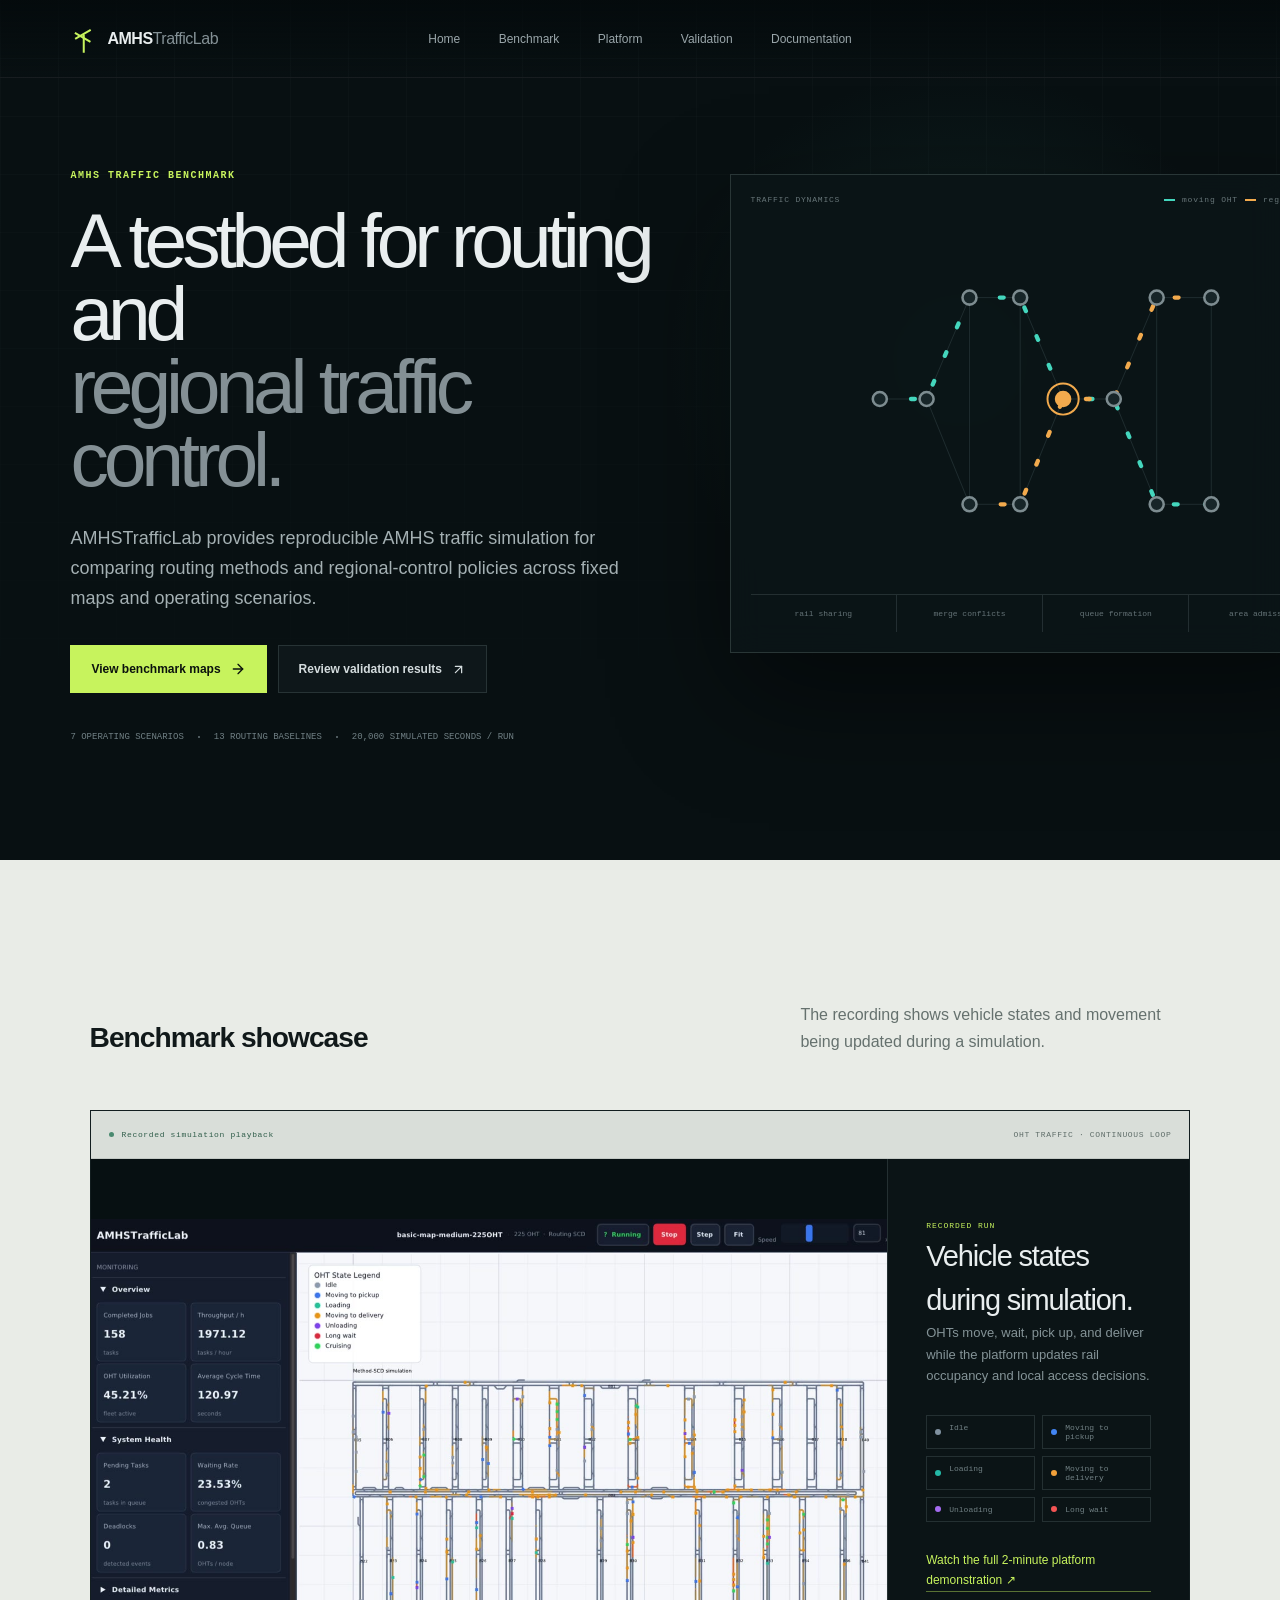
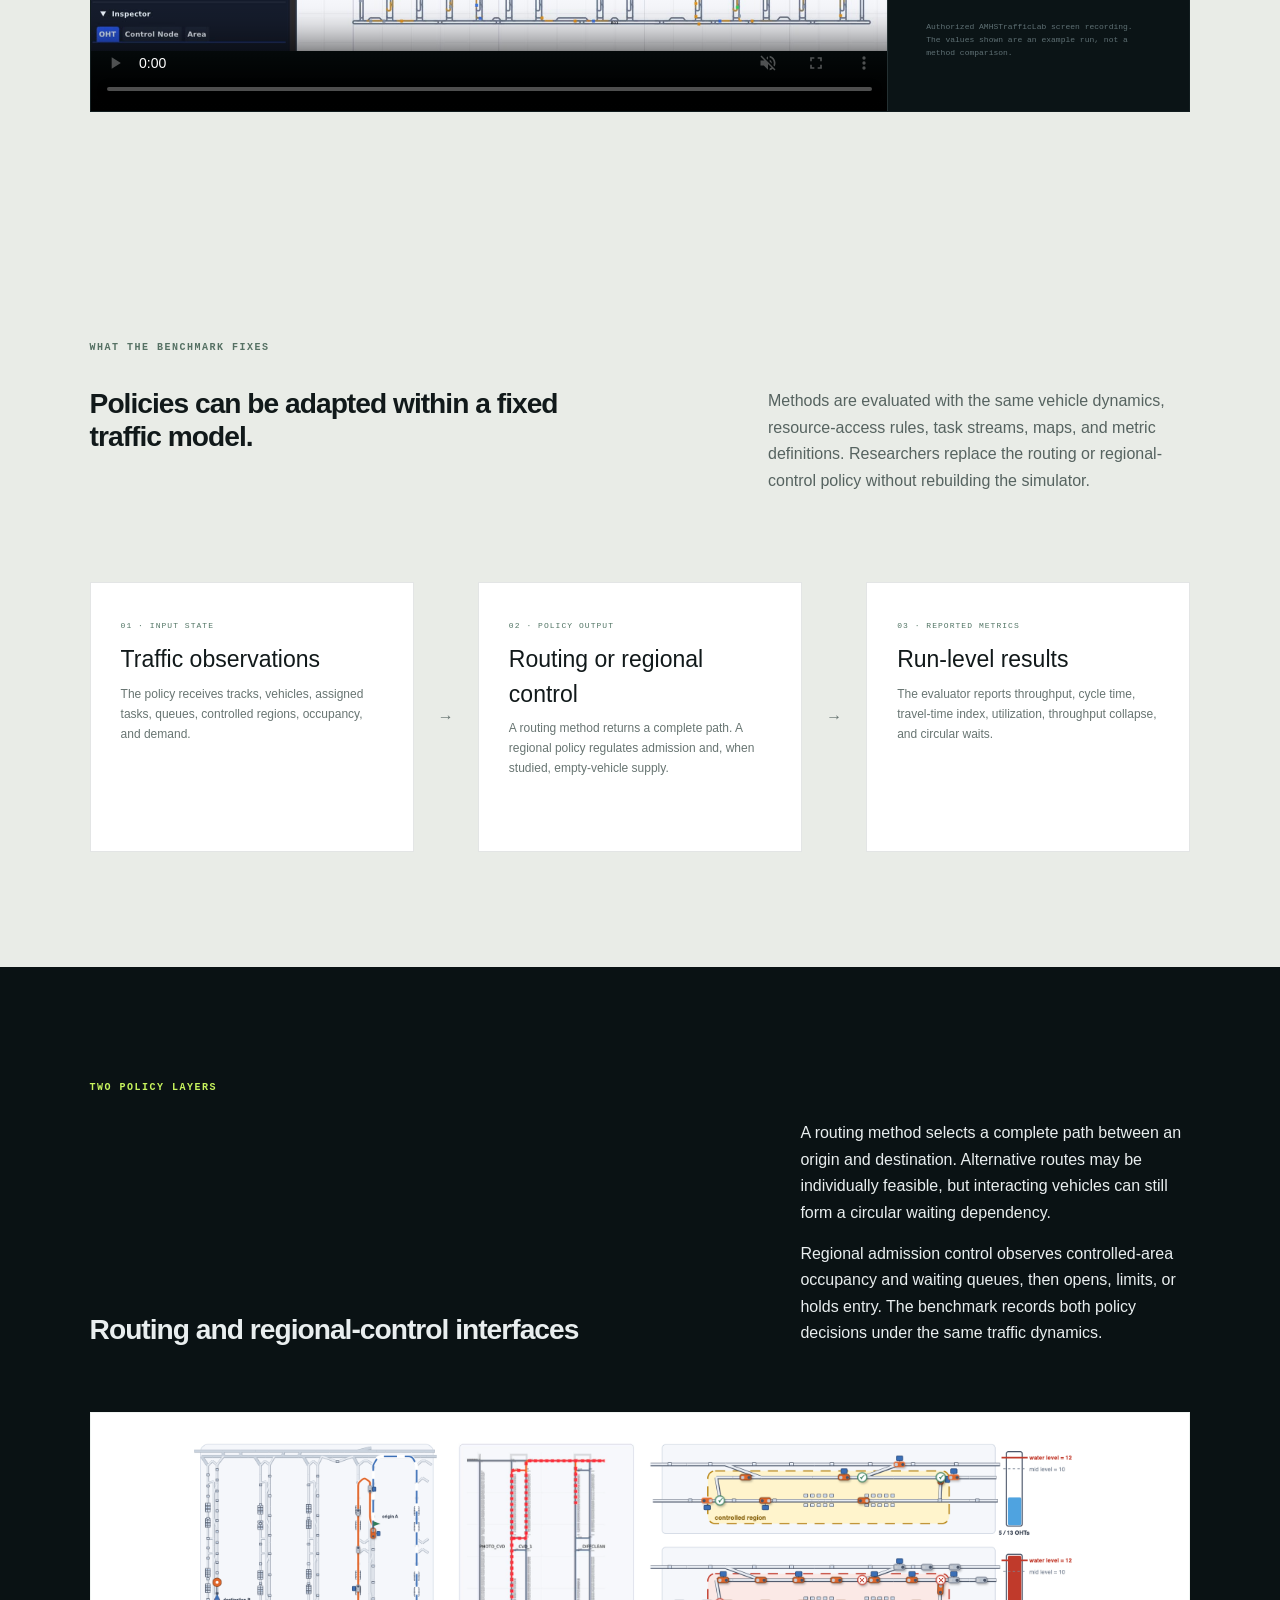
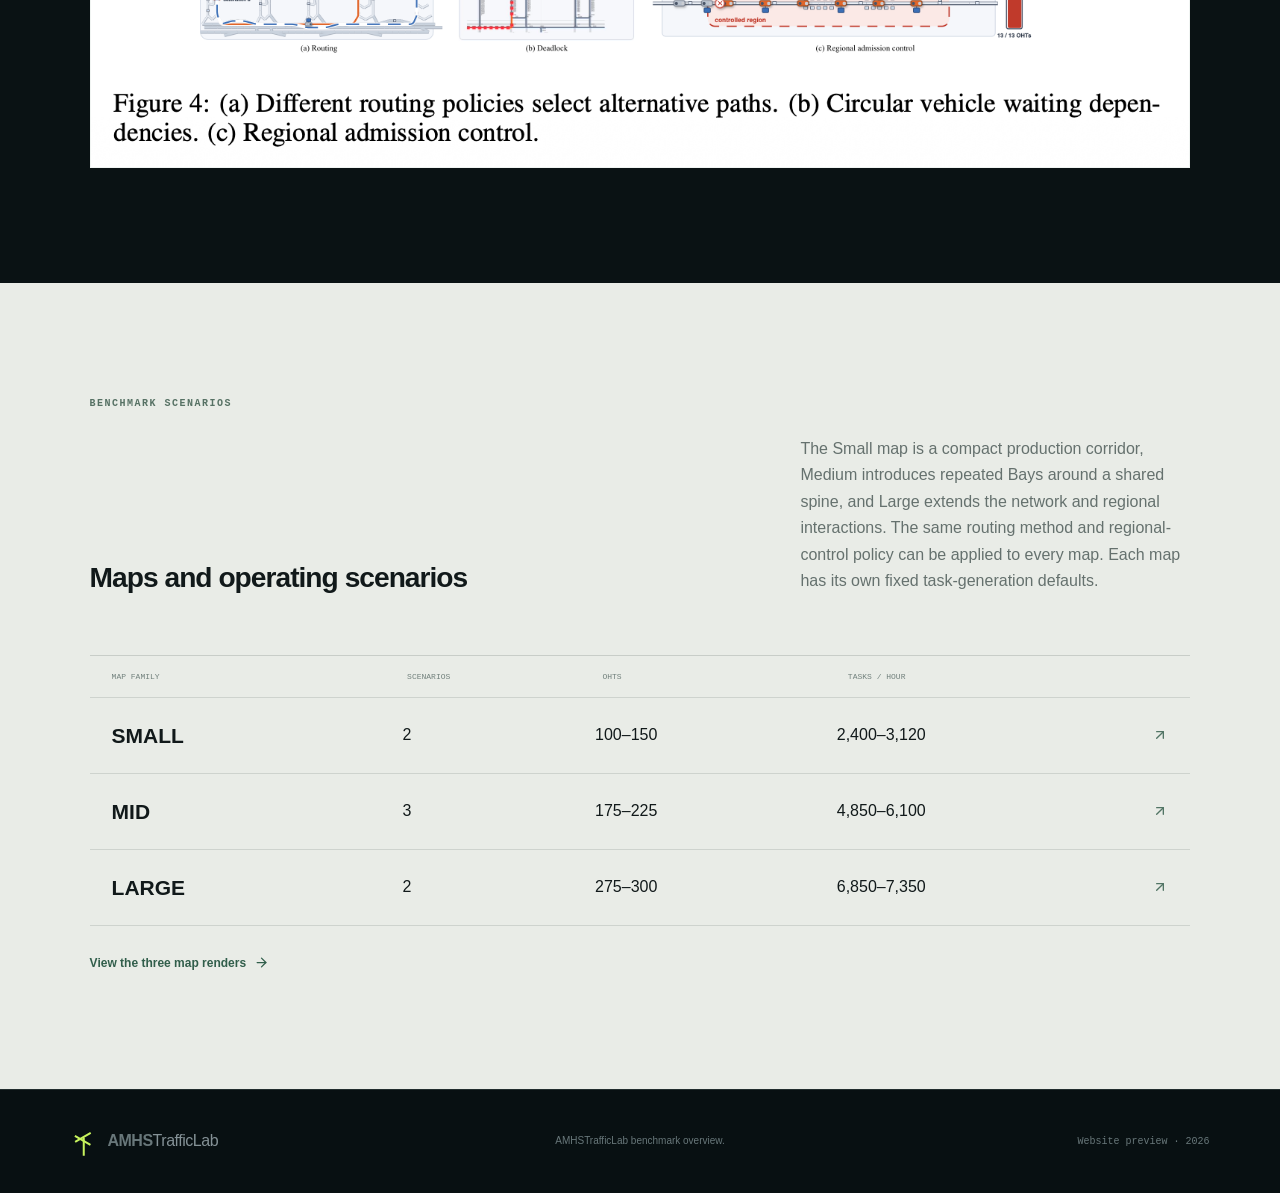
==== commit ad0c2922: "Initial anonymous release" ====
--- a/index.html
+++ b/index.html
@@ -1,2 +1,2 @@
-<!DOCTYPE html><html lang="en"><head><meta charSet="utf-8"/><meta name="viewport" content="width=device-width, initial-scale=1"/><link rel="stylesheet" href="/_next/static/css/index.Dm42yth0.css" data-rsc-css-href="/_next/static/css/index.Dm42yth0.css" data-precedence="vite-rsc/importer-resources"/><link rel="modulepreload" fetchPriority="low" href="/_next/static/chunks/index-DmG99GUo.js"/><script src="/_next/static/chunks/rolldown-runtime-C60lm6uB.js" type="module" async=""></script><script src="/_next/static/chunks/framework-D_rUT4EX.js" type="module" async=""></script><link rel="modulepreload" href="/_next/static/chunks/layout-segment-context-IRfLSpSF.js" crossorigin=""/><link rel="modulepreload" href="/_next/static/chunks/Icon-Bo9jbUr1.js" crossorigin=""/><link rel="modulepreload" href="/_next/static/chunks/image-m_x2Qp06.js" crossorigin=""/><title>AMHSTrafficLab — Industrial Benchmark for Intelligent Material Flow</title><meta name="description" content="A shared benchmark platform for developing and evaluating routing and regional flow-control methods in realistic AMHS traffic."/><meta property="og:title" content="AMHSTrafficLab — Industrial Benchmark for Intelligent Material Flow"/><meta property="og:description" content="Develop and evaluate routing and regional flow-control methods across realistic, multi-scale AMHS traffic environments."/><meta property="og:type" content="website"/><meta property="og:image" content="https://amhstrafficlab.github.io/og.png"/><meta property="og:image:width" content="1734"/><meta property="og:image:height" content="907"/><meta property="og:image:alt" content="AMHSTrafficLab rail-network benchmark"/><meta name="twitter:card" content="summary_large_image"/><meta name="twitter:title" content="AMHSTrafficLab — Industrial Benchmark for Intelligent Material Flow"/><meta name="twitter:description" content="Develop and evaluate routing and regional flow-control methods across realistic, multi-scale AMHS traffic environments."/><meta name="twitter:image" content="https://amhstrafficlab.github.io/og.png"/><script>Object.assign(((self[Symbol.for("vinext.navigationRuntime")]??={bootstrap:{routeManifest:null},functions:{}}).bootstrap.rsc??={rsc:[]}),{params:{},nav:{"pathname":"/","searchParams":[]}})</script><link rel="modulepreload" href="/_next/static/chunks/index-DmG99GUo.js" />
-</head><body><header class="site-header"><a class="brand" href="/" aria-label="AMHSTrafficLab home"><span class="brand-mark" aria-hidden="true"><span></span><span></span><span></span></span><span>AMHS<span class="brand-light">TrafficLab</span></span></a><nav class="nav-links" aria-label="Main navigation"><a href="/benchmark">Benchmark</a><a href="/platform">Platform</a><a href="/validation">Validation</a><a href="/docs">Documentation</a></nav><a class="header-cta" href="/docs">Start exploring <svg xmlns="http://www.w3.org/2000/svg" width="15" height="15" viewBox="0 0 24 24" fill="none" stroke="currentColor" stroke-width="2" stroke-linecap="round" stroke-linejoin="round" class="lucide lucide-arrow-up-right" aria-hidden="true"><path d="M7 7h10v10"></path><path d="M7 17 17 7"></path></svg></a></header><main><section class="home-hero"><div class="grid-bg" aria-hidden="true"></div><div class="hero-copy"><div class="eyebrow">AN INDUSTRIALLY GROUNDED AMHS BENCHMARK</div><h1>Test traffic-control ideas where <span>resources are shared.</span></h1><p>AMHSTrafficLab gives researchers one reproducible environment for developing and comparing vehicle routing and regional traffic-control policies across large, resource-competitive transport networks.</p><div class="actions"><a class="button primary" href="/benchmark">Explore the benchmark <svg xmlns="http://www.w3.org/2000/svg" width="16" height="16" viewBox="0 0 24 24" fill="none" stroke="currentColor" stroke-width="2" stroke-linecap="round" stroke-linejoin="round" class="lucide lucide-arrow-right" aria-hidden="true"><path d="M5 12h14"></path><path d="m12 5 7 7-7 7"></path></svg></a><a class="button secondary" href="/validation">See the validation <svg xmlns="http://www.w3.org/2000/svg" width="15" height="15" viewBox="0 0 24 24" fill="none" stroke="currentColor" stroke-width="2" stroke-linecap="round" stroke-linejoin="round" class="lucide lucide-arrow-up-right" aria-hidden="true"><path d="M7 7h10v10"></path><path d="M7 17 17 7"></path></svg></a></div><div class="proof-row"><span>7 operating scenarios</span><i></i><span>13 routing baselines</span><i></i><span>20,000 simulated seconds / run</span></div></div><div class="network-card " aria-label="Illustration of AMHS traffic moving through a rail network"><div class="network-top"><span>TRAFFIC DYNAMICS</span><span><i></i> moving OHT <b></b> regional load</span></div><svg viewBox="0 0 100 100" role="img" aria-label="AMHS rail network"><defs><filter id="glow-false"><feGaussianBlur stdDeviation="1.2" result="blur"></feGaussianBlur><feMerge><feMergeNode in="blur"></feMergeNode><feMergeNode in="SourceGraphic"></feMergeNode></feMerge></filter></defs><g class="rails"><path d="M8 50H20L31 24H44L55 50H68L79 24H93"></path><path d="M20 50L31 77H44L55 50"></path><path d="M68 50L79 77H93"></path><path d="M31 24V77M44 24V77M79 24V77M93 24V77"></path></g><path class="flow flow-one" d="M8 50H20L31 24H44L55 50H68L79 77H93"></path><path class="flow flow-two" d="M31 77H44L55 50H68L79 24H93"></path><g><circle class="node" cx="8" cy="50" r="1.8"></circle></g><g><circle class="node" cx="20" cy="50" r="1.8"></circle></g><g><circle class="node" cx="31" cy="24" r="1.8"></circle></g><g><circle class="node" cx="44" cy="24" r="1.8"></circle></g><g><circle class="node active" cx="55" cy="50" r="1.8"></circle><circle class="pulse" cx="55" cy="50" r="4"></circle></g><g><circle class="node" cx="68" cy="50" r="1.8"></circle></g><g><circle class="node" cx="79" cy="24" r="1.8"></circle></g><g><circle class="node" cx="93" cy="24" r="1.8"></circle></g><g><circle class="node" cx="31" cy="77" r="1.8"></circle></g><g><circle class="node" cx="44" cy="77" r="1.8"></circle></g><g><circle class="node" cx="79" cy="77" r="1.8"></circle></g><g><circle class="node" cx="93" cy="77" r="1.8"></circle></g></svg><div class="network-caption"><span>rail sharing</span><span>merge conflicts</span><span>queue formation</span><span>area admission</span></div></div></section><section class="light-section research-contract"><div class="section-label">THE RESEARCH CONTRACT</div><div class="split-heading"><h2>You bring the policy.<br/>The lab supplies the traffic world.</h2><p>Every method is evaluated inside the same vehicle dynamics, resource-access rules, task streams, maps, and metric definitions. That turns an algorithmic idea into comparable system-level evidence—without rebuilding the simulator for every study.</p></div><div class="contract-flow"><article><svg xmlns="http://www.w3.org/2000/svg" width="24" height="24" viewBox="0 0 24 24" fill="none" stroke="currentColor" stroke-width="2" stroke-linecap="round" stroke-linejoin="round" class="lucide lucide-network" aria-hidden="true"><rect x="16" y="16" width="6" height="6" rx="1"></rect><rect x="2" y="16" width="6" height="6" rx="1"></rect><rect x="9" y="2" width="6" height="6" rx="1"></rect><path d="M5 16v-3a1 1 0 0 1 1-1h12a1 1 0 0 1 1 1v3"></path><path d="M12 12V8"></path></svg><small>OBSERVE</small><h3>Shared traffic state</h3><p>Tracks, vehicles, tasks, queues, regions, occupancy, and demand.</p></article><i>→</i><article><svg xmlns="http://www.w3.org/2000/svg" width="24" height="24" viewBox="0 0 24 24" fill="none" stroke="currentColor" stroke-width="2" stroke-linecap="round" stroke-linejoin="round" class="lucide lucide-route" aria-hidden="true"><circle cx="6" cy="19" r="3"></circle><path d="M9 19h8.5a3.5 3.5 0 0 0 0-7h-11a3.5 3.5 0 0 1 0-7H15"></path><circle cx="18" cy="5" r="3"></circle></svg><small>DECIDE</small><h3>Your method</h3><p>Return complete routes or regulate admission and empty-vehicle supply.</p></article><i>→</i><article><svg xmlns="http://www.w3.org/2000/svg" width="24" height="24" viewBox="0 0 24 24" fill="none" stroke="currentColor" stroke-width="2" stroke-linecap="round" stroke-linejoin="round" class="lucide lucide-gauge" aria-hidden="true"><path d="m12 14 4-4"></path><path d="M3.34 19a10 10 0 1 1 17.32 0"></path></svg><small>MEASURE</small><h3>System outcomes</h3><p>Throughput, cycle time, congestion, utilization, and loss of liveness.</p></article></div></section><section class="dark-section evidence-section"><div class="section-label lime">ONE BENCHMARK, TWO CONTROL SURFACES</div><div class="section-heading"><h2>Routing chooses a path.<br/>Regional control keeps it operable.</h2><p>Vehicle-level decisions and network-level regulation are evaluated inside the same traffic system.</p></div><figure class="paper-figure dark-figure"><img src="/paper/control-surfaces.webp" alt="Diagram comparing routing alternatives, circular waiting, and regional admission control" width="1263" height="411" loading="lazy" decoding="async" data-nimg="1"/><figcaption><span>CONTROL OVERVIEW</span><p>Alternative routes, circular waiting dependencies, and occupancy-based regional admission in one system view.</p></figcaption></figure></section><section class="light-section scenario-preview"><div class="section-label">TEST BEYOND ONE OPERATING POINT</div><div class="section-heading"><h2>Three maps.<br/>Seven scenarios.</h2><p>The Small map is a compact production corridor, Medium introduces repeated Bays around a shared spine, and Large extends the network and regional interactions. The same routing method and regional-control policy can be applied to every map. Each map, however, has its own embedded task-generation defaults; those benchmark demand settings are fixed.</p></div><div class="scenario-band"><div class="scenario-head"><span>MAP FAMILY</span><span>SCENARIOS</span><span>OHTS</span><span>TASKS / HOUR</span></div><a href="/benchmark"><span class="scenario-name">SMALL</span><span class="">2</span><span class="">100–150</span><span class="">2,400–3,120</span><svg xmlns="http://www.w3.org/2000/svg" width="16" height="16" viewBox="0 0 24 24" fill="none" stroke="currentColor" stroke-width="2" stroke-linecap="round" stroke-linejoin="round" class="lucide lucide-arrow-up-right" aria-hidden="true"><path d="M7 7h10v10"></path><path d="M7 17 17 7"></path></svg></a><a href="/benchmark"><span class="scenario-name">MID</span><span class="">3</span><span class="">175–225</span><span class="">4,850–6,100</span><svg xmlns="http://www.w3.org/2000/svg" width="16" height="16" viewBox="0 0 24 24" fill="none" stroke="currentColor" stroke-width="2" stroke-linecap="round" stroke-linejoin="round" class="lucide lucide-arrow-up-right" aria-hidden="true"><path d="M7 7h10v10"></path><path d="M7 17 17 7"></path></svg></a><a href="/benchmark"><span class="scenario-name">LARGE</span><span class="">2</span><span class="">275–300</span><span class="">6,850–7,350</span><svg xmlns="http://www.w3.org/2000/svg" width="16" height="16" viewBox="0 0 24 24" fill="none" stroke="currentColor" stroke-width="2" stroke-linecap="round" stroke-linejoin="round" class="lucide lucide-arrow-up-right" aria-hidden="true"><path d="M7 7h10v10"></path><path d="M7 17 17 7"></path></svg></a></div><a class="text-link" href="/benchmark">Inspect the authorized map renders <svg xmlns="http://www.w3.org/2000/svg" width="15" height="15" viewBox="0 0 24 24" fill="none" stroke="currentColor" stroke-width="2" stroke-linecap="round" stroke-linejoin="round" class="lucide lucide-arrow-right" aria-hidden="true"><path d="M5 12h14"></path><path d="m12 5 7 7-7 7"></path></svg></a></section><section class="final-cta"><div class="grid-bg" aria-hidden="true"></div><div class="section-label lime">A FOUNDATION FOR THE NEXT METHOD</div><h2>Explore the benchmark.<br/><span>Then test what you would change.</span></h2><p>The website is a visual guide to the environment, interfaces, protocol, and evidence behind AMHSTrafficLab.</p><div class="actions center"><a class="button primary" href="/platform">See how the lab works <svg xmlns="http://www.w3.org/2000/svg" width="16" height="16" viewBox="0 0 24 24" fill="none" stroke="currentColor" stroke-width="2" stroke-linecap="round" stroke-linejoin="round" class="lucide lucide-arrow-right" aria-hidden="true"><path d="M5 12h14"></path><path d="m12 5 7 7-7 7"></path></svg></a><a class="button secondary" href="/validation">Review the validation</a></div></section></main><footer class="site-footer"><a class="brand" href="/" aria-label="AMHSTrafficLab home"><span class="brand-mark" aria-hidden="true"><span></span><span></span><span></span></span><span>AMHS<span class="brand-light">TrafficLab</span></span></a><p>A shared benchmark for AMHS traffic research.</p><span>Research preview · 2026</span></footer><script type="module" src="/_next/static/chunks/index-DmG99GUo.js" id="_R_" async=""></script><script>((self[Symbol.for("vinext.navigationRuntime")]??={bootstrap:{routeManifest:null},functions:{}}).bootstrap.rsc??={rsc:[]}).rsc.push("0:{\"page:/\":\"$L1\",\"layout:/\":\"$L2\",\"route:/\":\"$L3\",\"__route\":\"route:/\",\"__interceptionContext\":null,\"__layoutIds\":[\"layout:/\"],\"__rootLayout\":\"/\",\"__bfcacheSegmentIdentities\":{\"layout:/\":\"[\\\"layout\\\",\\\"layout:/\\\",\\\"root-boundary:/\\\",\\\"\\\"]\",\"page:/\":\"[\\\"page\\\",\\\"page:/\\\",\\\"root-boundary:/\\\",\\\"\\\"]\"},\"__srcPage\":[\"page\"],\"__layoutFlags\":{\"layout:/\":\"s\"},\"__artifactCompatibility\":{\"schemaVersion\":1,\"graphVersion\":\"app-route-graph:1177fd80f83fa7b0\",\"deploymentVersion\":\"770fc733-fc7d-45d7-9b82-72227a09e01b\",\"appElementsSchemaVersion\":1,\"rscPayloadSchemaVersion\":1,\"rootBoundaryId\":\"/\",\"renderEpoch\":null}}\n")</script><script>((self[Symbol.for("vinext.navigationRuntime")]??={bootstrap:{routeManifest:null},functions:{}}).bootstrap.rsc??={rsc:[]}).rsc.push("4:I[\"8c0f216c4604\",[],\"Children\",1]\n")</script><script>((self[Symbol.for("vinext.navigationRuntime")]??={bootstrap:{routeManifest:null},functions:{}}).bootstrap.rsc??={rsc:[]}).rsc.push("5:I[\"593f344dc510\",[],\"GlobalErrorBoundary\",1]\n")</script><script>((self[Symbol.for("vinext.navigationRuntime")]??={bootstrap:{routeManifest:null},functions:{}}).bootstrap.rsc??={rsc:[]}).rsc.push("6:I[\"0b874ad30386\",[],\"default\",1]\n")</script><script>((self[Symbol.for("vinext.navigationRuntime")]??={bootstrap:{routeManifest:null},functions:{}}).bootstrap.rsc??={rsc:[]}).rsc.push("7:I[\"593f344dc510\",[],\"ErrorBoundary\",1]\n")</script><script>((self[Symbol.for("vinext.navigationRuntime")]??={bootstrap:{routeManifest:null},functions:{}}).bootstrap.rsc??={rsc:[]}).rsc.push("8:I[\"15c18cfaeeff\",[],\"LayoutSegmentProvider\",1]\n")</script><script>((self[Symbol.for("vinext.navigationRuntime")]??={bootstrap:{routeManifest:null},functions:{}}).bootstrap.rsc??={rsc:[]}).rsc.push("9:I[\"8c0f216c4604\",[],\"Slot\",1]\n")</script><script>((self[Symbol.for("vinext.navigationRuntime")]??={bootstrap:{routeManifest:null},functions:{}}).bootstrap.rsc??={rsc:[]}).rsc.push("a:I[\"593f344dc510\",[],\"NotFoundBoundary\",1]\n")</script><script>((self[Symbol.for("vinext.navigationRuntime")]??={bootstrap:{routeManifest:null},functions:{}}).bootstrap.rsc??={rsc:[]}).rsc.push("b:I[\"9276801271d6\",[],\"AppRouterScrollTarget\",1]\n")</script><script>((self[Symbol.for("vinext.navigationRuntime")]??={bootstrap:{routeManifest:null},functions:{}}).bootstrap.rsc??={rsc:[]}).rsc.push("c:I[\"593f344dc510\",[],\"RedirectBoundary\",1]\n")</script><script>((self[Symbol.for("vinext.navigationRuntime")]??={bootstrap:{routeManifest:null},functions:{}}).bootstrap.rsc??={rsc:[]}).rsc.push(":HL[\"/_next/static/css/index.Dm42yth0.css\",\"style\"     ]\n")</script><script>((self[Symbol.for("vinext.navigationRuntime")]??={bootstrap:{routeManifest:null},functions:{}}).bootstrap.rsc??={rsc:[]}).rsc.push("2:[[[\"$\",\"link\",\"css:/_next/static/css/index.Dm42yth0.css\",{\"rel\":\"stylesheet\",\"precedence\":\"vite-rsc/importer-resources\",\"href\":\"/_next/static/css/index.Dm42yth0.css\",\"data-rsc-css-href\":\"/_next/static/css/index.Dm42yth0.css\"}],\"$undefined\"],[\"$\",\"html\",null,{\"lang\":\"en\",\"children\":[\"$\",\"body\",null,{\"children\":[\"$\",\"$L4\",null,{}]}]}]]\n")</script><script>((self[Symbol.for("vinext.navigationRuntime")]??={bootstrap:{routeManifest:null},functions:{}}).bootstrap.rsc??={rsc:[]}).rsc.push("3:[[[\"$\",\"meta\",null,{\"charSet\":\"utf-8\"}],[[\"$\",\"title\",\"0\",{\"children\":\"AMHSTrafficLab — Industrial Benchmark for Intelligent Material Flow\"}],[\"$\",\"meta\",\"1\",{\"name\":\"description\",\"content\":\"A shared benchmark platform for developing and evaluating routing and regional flow-control methods in realistic AMHS traffic.\"}],[\"$\",\"meta\",\"2\",{\"property\":\"og:title\",\"content\":\"AMHSTrafficLab — Industrial Benchmark for Intelligent Material Flow\"}],[\"$\",\"meta\",\"3\",{\"property\":\"og:description\",\"content\":\"Develop and evaluate routing and regional flow-control methods across realistic, multi-scale AMHS traffic environments.\"}],[\"$\",\"meta\",\"4\",{\"property\":\"og:type\",\"content\":\"website\"}],[\"$\",\"meta\",\"5\",{\"property\":\"og:image\",\"content\":\"https://amhstrafficlab.github.io/og.png\"}],[\"$\",\"meta\",\"6\",{\"property\":\"og:image:width\",\"content\":\"1734\"}],[\"$\",\"meta\",\"7\",{\"property\":\"og:image:height\",\"content\":\"907\"}],[\"$\",\"meta\",\"8\",{\"property\":\"og:image:alt\",\"content\":\"AMHSTrafficLab rail-network benchmark\"}],[\"$\",\"meta\",\"9\",{\"name\":\"twitter:card\",\"content\":\"summary_large_image\"}],[\"$\",\"meta\",\"10\",{\"name\":\"twitter:title\",\"content\":\"AMHSTrafficLab — Industrial Benchmark for Intelligent Material Flow\"}],[\"$\",\"meta\",\"11\",{\"name\":\"twitter:description\",\"content\":\"Develop and evaluate routing and regional flow-control methods across realistic, multi-scale AMHS traffic environments.\"}],[\"$\",\"meta\",\"12\",{\"name\":\"twitter:image\",\"content\":\"https://amhstrafficlab.github.io/og.png\"}]],[[\"$\",\"meta\",\"0\",{\"name\":\"viewport\",\"content\":\"width=device-width, initial-scale=1\"}]]],[\"$\",\"$L5\",null,{\"fallback\":\"$6\",\"children\":[\"$\",\"$L7\",null,{\"fallback\":\"$6\",\"children\":[\"$\",\"$L8\",null,{\"providerId\":\"layout:/\",\"segmentMap\":{\"children\":[]},\"children\":[\"$\",\"$L9\",null,{\"id\":\"layout:/\",\"parallelSlots\":\"$undefined\",\"children\":[\"$\",\"$La\",null,{\"resetKey\":\"\",\"fallback\":[[\"$\",\"title\",null,{\"children\":\"404: This page could not be found.\"}],[\"$\",\"div\",null,{\"style\":{\"fontFamily\":\"system-ui,\\\"Segoe UI\\\",Roboto,Helvetica,Arial,sans-serif,\\\"Apple Color Emoji\\\",\\\"Segoe UI Emoji\\\"\",\"height\":\"100vh\",\"textAlign\":\"center\",\"display\":\"flex\",\"flexDirection\":\"column\",\"alignItems\":\"center\",\"justifyContent\":\"center\"},\"children\":[\"$\",\"div\",null,{\"children\":[[\"$\",\"style\",null,{\"dangerouslySetInnerHTML\":{\"__html\":\"body{color:#000;background:#fff;margin:0}.next-error-h1{border-right:1px solid rgba(0,0,0,.3)}@media (prefers-color-scheme:dark){body{color:#fff;background:#000}.next-error-h1{border-right:1px solid rgba(255,255,255,.3)}}\"}}],[\"$\",\"h1\",null,{\"className\":\"next-error-h1\",\"style\":{\"display\":\"inline-block\",\"margin\":\"0 20px 0 0\",\"padding\":\"0 23px 0 0\",\"fontSize\":24,\"fontWeight\":500,\"verticalAlign\":\"top\",\"lineHeight\":\"49px\"},\"children\":404}],[\"$\",\"div\",null,{\"style\":{\"display\":\"inline-block\"},\"children\":[\"$\",\"h2\",null,{\"style\":{\"fontSize\":14,\"fontWeight\":400,\"lineHeight\":\"49px\",\"margin\":0},\"children\":\"This page could not be found.\"}]}]]}]}]],\"children\":[\"$\",\"$Lb\",null,{\"children\":[\"$\",\"$Lc\",null,{\"children\":[[\"$\",\"$L8\",null,{\"providerId\":\"page:/\",\"segmentMap\":{\"children\":[\"__PAGE__\"]},\"children\":[\"$\",\"$L9\",null,{\"id\":\"page:/\"}]}],null]}]}]}]}]}]}]}],null,null]\n")</script><script>((self[Symbol.for("vinext.navigationRuntime")]??={bootstrap:{routeManifest:null},functions:{}}).bootstrap.rsc??={rsc:[]}).rsc.push("d:I[\"339f946bc456\",[],\"default\",1]\n")</script><script>((self[Symbol.for("vinext.navigationRuntime")]??={bootstrap:{routeManifest:null},functions:{}}).bootstrap.rsc??={rsc:[]}).rsc.push("1:[[\"$\",\"header\",null,{\"className\":\"site-header\",\"children\":[[\"$\",\"a\",null,{\"className\":\"brand\",\"href\":\"/\",\"aria-label\":\"AMHSTrafficLab home\",\"children\":[[\"$\",\"span\",null,{\"className\":\"brand-mark\",\"aria-hidden\":\"true\",\"children\":[[\"$\",\"span\",null,{}],[\"$\",\"span\",null,{}],[\"$\",\"span\",null,{}]]}],[\"$\",\"span\",null,{\"children\":[\"AMHS\",[\"$\",\"span\",null,{\"className\":\"brand-light\",\"children\":\"TrafficLab\"}]]}]]}],[\"$\",\"nav\",null,{\"className\":\"nav-links\",\"aria-label\":\"Main navigation\",\"children\":[[\"$\",\"a\",\"/benchmark\",{\"href\":\"/benchmark\",\"children\":\"Benchmark\"}],[\"$\",\"a\",\"/platform\",{\"href\":\"/platform\",\"children\":\"Platform\"}],[\"$\",\"a\",\"/validation\",{\"href\":\"/validation\",\"children\":\"Validation\"}],[\"$\",\"a\",\"/docs\",{\"href\":\"/docs\",\"children\":\"Documentation\"}]]}],[\"$\",\"a\",null,{\"className\":\"header-cta\",\"href\":\"/docs\",\"children\":[\"Start exploring \",[\"$\",\"$Ld\",null,{\"ref\":\"$undefined\",\"iconNode\":[[\"path\",{\"d\":\"M7 7h10v10\",\"key\":\"1tivn9\"}],[\"path\",{\"d\":\"M7 17 17 7\",\"key\":\"1vkiza\"}]],\"className\":\"lucide-arrow-up-right\",\"size\":15}]]}]]}],[\"$\",\"main\",null,{\"children\":[[\"$\",\"section\",null,{\"className\":\"home-hero\",\"children\":[[\"$\",\"div\",null,{\"className\":\"grid-bg\",\"aria-hidden\":\"true\"}],[\"$\",\"div\",null,{\"className\":\"hero-copy\",\"children\":[[\"$\",\"div\",null,{\"className\":\"eyebrow\",\"children\":\"AN INDUSTRIALLY GROUNDED AMHS BENCHMARK\"}],[\"$\",\"h1\",null,{\"children\":[\"Test traffic-control ideas where \",[\"$\",\"span\",null,{\"children\":\"resources are shared.\"}]]}],[\"$\",\"p\",null,{\"children\":\"AMHSTrafficLab gives researchers one reproducible environment for developing and comparing vehicle routing and regional traffic-control policies across large, resource-competitive transport networks.\"}],[\"$\",\"div\",null,{\"className\":\"actions\",\"children\":[[\"$\",\"a\",null,{\"className\":\"button primary\",\"href\":\"/benchmark\",\"children\":[\"Explore the benchmark \",[\"$\",\"$Ld\",null,{\"ref\":\"$undefined\",\"iconNode\":[[\"path\",{\"d\":\"M5 12h14\",\"key\":\"1ays0h\"}],[\"path\",{\"d\":\"m12 5 7 7-7 7\",\"key\":\"xquz4c\"}]],\"className\":\"lucide-arrow-right\",\"size\":16}]]}],[\"$\",\"a\",null,{\"className\":\"button secondary\",\"href\":\"/validation\",\"children\":[\"See the validation \",[\"$\",\"$Ld\",null,{\"ref\":\"$undefined\",\"iconNode\":\"$1:0:props:children:2:props:children:1:props:iconNode\",\"className\":\"lucide-arrow-up-right\",\"size\":15}]]}]]}],[\"$\",\"div\",null,{\"className\":\"proof-row\",\"children\":[[\"$\",\"span\",null,{\"children\":\"7 operating scenarios\"}],[\"$\",\"i\",null,{}],[\"$\",\"span\",null,{\"children\":\"13 routing baselines\"}],[\"$\",\"i\",null,{}],[\"$\",\"span\",null,{\"children\":\"20,000 simulated seconds / run\"}]]}]]}],[\"$\",\"div\",null,{\"className\":\"network-card \",\"aria-label\":\"Illustration of AMHS traffic moving through a rail network\",\"children\":[[\"$\",\"div\",null,{\"className\":\"network-top\",\"children\":[[\"$\",\"span\",null,{\"children\":\"TRAFFIC DYNAMICS\"}],[\"$\",\"span\",null,{\"children\":[[\"$\",\"i\",null,{}],\" moving OHT \",[\"$\",\"b\",null,{}],\" regional load\"]}]]}],[\"$\",\"svg\",null,{\"viewBox\":\"0 0 100 100\",\"role\":\"img\",\"aria-label\":\"AMHS rail network\",\"children\":[[\"$\",\"defs\",null,{\"children\":[\"$\",\"filter\",null,{\"id\":\"glow-false\",\"children\":[[\"$\",\"feGaussianBlur\",null,{\"stdDeviation\":\"1.2\",\"result\":\"blur\"}],[\"$\",\"feMerge\",null,{\"children\":[[\"$\",\"feMergeNode\",null,{\"in\":\"blur\"}],[\"$\",\"feMergeNode\",null,{\"in\":\"SourceGraphic\"}]]}]]}]}],[\"$\",\"g\",null,{\"className\":\"rails\",\"children\":[[\"$\",\"path\",null,{\"d\":\"M8 50H20L31 24H44L55 50H68L79 24H93\"}],[\"$\",\"path\",null,{\"d\":\"M20 50L31 77H44L55 50\"}],[\"$\",\"path\",null,{\"d\":\"M68 50L79 77H93\"}],[\"$\",\"path\",null,{\"d\":\"M31 24V77M44 24V77M79 24V77M93 24V77\"}]]}],[\"$\",\"path\",null,{\"className\":\"flow flow-one\",\"d\":\"M8 50H20L31 24H44L55 50H68L79 77H93\"}],[\"$\",\"path\",null,{\"className\":\"flow flow-two\",\"d\":\"M31 77H44L55 50H68L79 24H93\"}],[[\"$\",\"g\",\"8-50\",{\"children\":[[\"$\",\"circle\",null,{\"className\":\"node\",\"cx\":8,\"cy\":50,\"r\":\"1.8\"}],false]}],[\"$\",\"g\",\"20-50\",{\"children\":[[\"$\",\"circle\",null,{\"className\":\"node\",\"cx\":20,\"cy\":50,\"r\":\"1.8\"}],false]}],[\"$\",\"g\",\"31-24\",{\"children\":[[\"$\",\"circle\",null,{\"className\":\"node\",\"cx\":31,\"cy\":24,\"r\":\"1.8\"}],false]}],[\"$\",\"g\",\"44-24\",{\"children\":[[\"$\",\"circle\",null,{\"className\":\"node\",\"cx\":44,\"cy\":24,\"r\":\"1.8\"}],false]}],[\"$\",\"g\",\"55-50\",{\"children\":[[\"$\",\"circle\",null,{\"className\":\"node active\",\"cx\":55,\"cy\":50,\"r\":\"1.8\"}],[\"$\",\"circle\",null,{\"className\":\"pulse\",\"cx\":55,\"cy\":50,\"r\":\"4\"}]]}],[\"$\",\"g\",\"68-50\",{\"children\":[[\"$\",\"circle\",null,{\"className\":\"node\",\"cx\":68,\"cy\":50,\"r\":\"1.8\"}],false]}],[\"$\",\"g\",\"79-24\",{\"children\":[[\"$\",\"circle\",null,{\"className\":\"node\",\"cx\":79,\"cy\":24,\"r\":\"1.8\"}],false]}],[\"$\",\"g\",\"93-24\",{\"children\":[[\"$\",\"circle\",null,{\"className\":\"node\",\"cx\":93,\"cy\":24,\"r\":\"1.8\"}],false]}],[\"$\",\"g\",\"31-77\",{\"children\":[[\"$\",\"circle\",null,{\"className\":\"node\",\"cx\":31,\"cy\":77,\"r\":\"1.8\"}],false]}],[\"$\",\"g\",\"44-77\",{\"children\":[[\"$\",\"circle\",null,{\"className\":\"node\",\"cx\":44,\"cy\":77,\"r\":\"1.8\"}],false]}],[\"$\",\"g\",\"79-77\",{\"children\":[[\"$\",\"circle\",null,{\"className\":\"node\",\"cx\":79,\"cy\":77,\"r\":\"1.8\"}],false]}],[\"$\",\"g\",\"93-77\",{\"children\":[[\"$\",\"circle\",null,{\"className\":\"node\",\"cx\":93,\"cy\":77,\"r\":\"1.8\"}],false]}]]]}],[\"$\",\"div\",null,{\"className\":\"network-caption\",\"children\":[[\"$\",\"span\",null,{\"children\":\"rail sharing\"}],[\"$\",\"span\",null,{\"children\":\"merge conflicts\"}],[\"$\",\"span\",null,{\"children\":\"queue formation\"}],\"$Le\"]}]]}]]}],\"$Lf\",\"$L10\",\"$L11\",\"$L12\"]}],\"$L13\"]\n")</script><script>((self[Symbol.for("vinext.navigationRuntime")]??={bootstrap:{routeManifest:null},functions:{}}).bootstrap.rsc??={rsc:[]}).rsc.push("14:I[\"9fb86276be8f\",[],\"default\",1]\n")</script><script>((self[Symbol.for("vinext.navigationRuntime")]??={bootstrap:{routeManifest:null},functions:{}}).bootstrap.rsc??={rsc:[]}).rsc.push("e:[\"$\",\"span\",null,{\"children\":\"area admission\"}]\n")</script><script>((self[Symbol.for("vinext.navigationRuntime")]??={bootstrap:{routeManifest:null},functions:{}}).bootstrap.rsc??={rsc:[]}).rsc.push("f:[\"$\",\"section\",null,{\"className\":\"light-section research-contract\",\"children\":[[\"$\",\"div\",null,{\"className\":\"section-label\",\"children\":\"THE RESEARCH CONTRACT\"}],[\"$\",\"div\",null,{\"className\":\"split-heading\",\"children\":[[\"$\",\"h2\",null,{\"children\":[\"You bring the policy.\",[\"$\",\"br\",null,{}],\"The lab supplies the traffic world.\"]}],[\"$\",\"p\",null,{\"children\":\"Every method is evaluated inside the same vehicle dynamics, resource-access rules, task streams, maps, and metric definitions. That turns an algorithmic idea into comparable system-level evidence—without rebuilding the simulator for every study.\"}]]}],[\"$\",\"div\",null,{\"className\":\"contract-flow\",\"children\":[[\"$\",\"article\",null,{\"children\":[[\"$\",\"$Ld\",null,{\"ref\":\"$undefined\",\"iconNode\":[[\"rect\",{\"x\":\"16\",\"y\":\"16\",\"width\":\"6\",\"height\":\"6\",\"rx\":\"1\",\"key\":\"4q2zg0\"}],[\"rect\",{\"x\":\"2\",\"y\":\"16\",\"width\":\"6\",\"height\":\"6\",\"rx\":\"1\",\"key\":\"8cvhb9\"}],[\"rect\",{\"x\":\"9\",\"y\":\"2\",\"width\":\"6\",\"height\":\"6\",\"rx\":\"1\",\"key\":\"1egb70\"}],[\"path\",{\"d\":\"M5 16v-3a1 1 0 0 1 1-1h12a1 1 0 0 1 1 1v3\",\"key\":\"1jsf9p\"}],[\"path\",{\"d\":\"M12 12V8\",\"key\":\"2874zd\"}]],\"className\":\"lucide-network\"}],[\"$\",\"small\",null,{\"children\":\"OBSERVE\"}],[\"$\",\"h3\",null,{\"children\":\"Shared traffic state\"}],[\"$\",\"p\",null,{\"children\":\"Tracks, vehicles, tasks, queues, regions, occupancy, and demand.\"}]]}],[\"$\",\"i\",null,{\"children\":\"→\"}],[\"$\",\"article\",null,{\"children\":[[\"$\",\"$Ld\",null,{\"ref\":\"$undefined\",\"iconNode\":[[\"circle\",{\"cx\":\"6\",\"cy\":\"19\",\"r\":\"3\",\"key\":\"1kj8tv\"}],[\"path\",{\"d\":\"M9 19h8.5a3.5 3.5 0 0 0 0-7h-11a3.5 3.5 0 0 1 0-7H15\",\"key\":\"1d8sl\"}],[\"circle\",{\"cx\":\"18\",\"cy\":\"5\",\"r\":\"3\",\"key\":\"gq8acd\"}]],\"className\":\"lucide-route\"}],[\"$\",\"small\",null,{\"children\":\"DECIDE\"}],[\"$\",\"h3\",null,{\"children\":\"Your method\"}],[\"$\",\"p\",null,{\"children\":\"Return complete routes or regulate admission and empty-vehicle supply.\"}]]}],[\"$\",\"i\",null,{\"children\":\"→\"}],[\"$\",\"article\",null,{\"children\":[[\"$\",\"$Ld\",null,{\"ref\":\"$undefined\",\"iconNode\":[[\"path\",{\"d\":\"m12 14 4-4\",\"key\":\"9kzdfg\"}],[\"path\",{\"d\":\"M3.34 19a10 10 0 1 1 17.32 0\",\"key\":\"19p75a\"}]],\"className\":\"lucide-gauge\"}],[\"$\",\"small\",null,{\"children\":\"MEASURE\"}],[\"$\",\"h3\",null,{\"children\":\"System outcomes\"}],[\"$\",\"p\",null,{\"children\":\"Throughput, cycle time, congestion, utilization, and loss of liveness.\"}]]}]]}]]}]\n")</script><script>((self[Symbol.for("vinext.navigationRuntime")]??={bootstrap:{routeManifest:null},functions:{}}).bootstrap.rsc??={rsc:[]}).rsc.push("10:[\"$\",\"section\",null,{\"className\":\"dark-section evidence-section\",\"children\":[[\"$\",\"div\",null,{\"className\":\"section-label lime\",\"children\":\"ONE BENCHMARK, TWO CONTROL SURFACES\"}],[\"$\",\"div\",null,{\"className\":\"section-heading\",\"children\":[[\"$\",\"h2\",null,{\"children\":[\"Routing chooses a path.\",[\"$\",\"br\",null,{}],\"Regional control keeps it operable.\"]}],[\"$\",\"p\",null,{\"children\":\"Vehicle-level decisions and network-level regulation are evaluated inside the same traffic system.\"}]]}],[\"$\",\"figure\",null,{\"className\":\"paper-figure dark-figure\",\"children\":[[\"$\",\"$L14\",null,{\"src\":\"/paper/control-surfaces.webp\",\"width\":1263,\"height\":411,\"alt\":\"Diagram comparing routing alternatives, circular waiting, and regional admission control\"}],[\"$\",\"figcaption\",null,{\"children\":[[\"$\",\"span\",null,{\"children\":\"CONTROL OVERVIEW\"}],[\"$\",\"p\",null,{\"children\":\"Alternative routes, circular waiting dependencies, and occupancy-based regional admission in one system view.\"}]]}]]}]]}]\n")</script><script>((self[Symbol.for("vinext.navigationRuntime")]??={bootstrap:{routeManifest:null},functions:{}}).bootstrap.rsc??={rsc:[]}).rsc.push("11:[\"$\",\"section\",null,{\"className\":\"light-section scenario-preview\",\"children\":[[\"$\",\"div\",null,{\"className\":\"section-label\",\"children\":\"TEST BEYOND ONE OPERATING POINT\"}],[\"$\",\"div\",null,{\"className\":\"section-heading\",\"children\":[[\"$\",\"h2\",null,{\"children\":[\"Three maps.\",[\"$\",\"br\",null,{}],\"Seven scenarios.\"]}],[\"$\",\"p\",null,{\"children\":\"The Small map is a compact production corridor, Medium introduces repeated Bays around a shared spine, and Large extends the network and regional interactions. The same routing method and regional-control policy can be applied to every map. Each map, however, has its own embedded task-generation defaults; those benchmark demand settings are fixed.\"}]]}],[\"$\",\"div\",null,{\"className\":\"scenario-band\",\"children\":[[\"$\",\"div\",null,{\"className\":\"scenario-head\",\"children\":[[\"$\",\"span\",null,{\"children\":\"MAP FAMILY\"}],[\"$\",\"span\",null,{\"children\":\"SCENARIOS\"}],[\"$\",\"span\",null,{\"children\":\"OHTS\"}],[\"$\",\"span\",null,{\"children\":\"TASKS / HOUR\"}]]}],[[\"$\",\"a\",\"SMALL\",{\"href\":\"/benchmark\",\"children\":[[[\"$\",\"span\",\"SMALL\",{\"className\":\"scenario-name\",\"children\":\"SMALL\"}],[\"$\",\"span\",\"2\",{\"className\":\"\",\"children\":\"2\"}],[\"$\",\"span\",\"100–150\",{\"className\":\"\",\"children\":\"100–150\"}],[\"$\",\"span\",\"2,400–3,120\",{\"className\":\"\",\"children\":\"2,400–3,120\"}]],[\"$\",\"$Ld\",null,{\"ref\":\"$undefined\",\"iconNode\":\"$1:0:props:children:2:props:children:1:props:iconNode\",\"className\":\"lucide-arrow-up-right\",\"size\":16}]]}],[\"$\",\"a\",\"MID\",{\"href\":\"/benchmark\",\"children\":[[[\"$\",\"span\",\"MID\",{\"className\":\"scenario-name\",\"children\":\"MID\"}],[\"$\",\"span\",\"3\",{\"className\":\"\",\"children\":\"3\"}],[\"$\",\"span\",\"175–225\",{\"className\":\"\",\"children\":\"175–225\"}],[\"$\",\"span\",\"4,850–6,100\",{\"className\":\"\",\"children\":\"4,850–6,100\"}]],[\"$\",\"$Ld\",null,{\"ref\":\"$undefined\",\"iconNode\":\"$1:0:props:children:2:props:children:1:props:iconNode\",\"className\":\"lucide-arrow-up-right\",\"size\":16}]]}],[\"$\",\"a\",\"LARGE\",{\"href\":\"/benchmark\",\"children\":[[[\"$\",\"span\",\"LARGE\",{\"className\":\"scenario-name\",\"children\":\"LARGE\"}],[\"$\",\"span\",\"2\",{\"className\":\"\",\"children\":\"2\"}],[\"$\",\"span\",\"275–300\",{\"className\":\"\",\"children\":\"275–300\"}],[\"$\",\"span\",\"6,850–7,350\",{\"className\":\"\",\"children\":\"6,850–7,350\"}]],[\"$\",\"$Ld\",null,{\"ref\":\"$undefined\",\"iconNode\":\"$1:0:props:children:2:props:children:1:props:iconNode\",\"className\":\"lucide-arrow-up-right\",\"size\":16}]]}]]]}],[\"$\",\"a\",null,{\"className\":\"text-link\",\"href\":\"/benchmark\",\"children\":[\"Inspect the authorized map renders \",[\"$\",\"$Ld\",null,{\"ref\":\"$undefined\",\"iconNode\":\"$1:1:props:children:0:props:children:1:props:children:3:props:children:0:props:children:1:props:iconNode\",\"className\":\"lucide-arrow-right\",\"size\":15}]]}]]}]\n")</script><script>((self[Symbol.for("vinext.navigationRuntime")]??={bootstrap:{routeManifest:null},functions:{}}).bootstrap.rsc??={rsc:[]}).rsc.push("12:[\"$\",\"section\",null,{\"className\":\"final-cta\",\"children\":[[\"$\",\"div\",null,{\"className\":\"grid-bg\",\"aria-hidden\":\"true\"}],[\"$\",\"div\",null,{\"className\":\"section-label lime\",\"children\":\"A FOUNDATION FOR THE NEXT METHOD\"}],[\"$\",\"h2\",null,{\"children\":[\"Explore the benchmark.\",[\"$\",\"br\",null,{}],[\"$\",\"span\",null,{\"children\":\"Then test what you would change.\"}]]}],[\"$\",\"p\",null,{\"children\":\"The website is a visual guide to the environment, interfaces, protocol, and evidence behind AMHSTrafficLab.\"}],[\"$\",\"div\",null,{\"className\":\"actions center\",\"children\":[[\"$\",\"a\",null,{\"className\":\"button primary\",\"href\":\"/platform\",\"children\":[\"See how the lab works \",[\"$\",\"$Ld\",null,{\"ref\":\"$undefined\",\"iconNode\":\"$1:1:props:children:0:props:children:1:props:children:3:props:children:0:props:children:1:props:iconNode\",\"className\":\"lucide-arrow-right\",\"size\":16}]]}],[\"$\",\"a\",null,{\"className\":\"button secondary\",\"href\":\"/validation\",\"children\":\"Review the validation\"}]]}]]}]\n")</script><script>((self[Symbol.for("vinext.navigationRuntime")]??={bootstrap:{routeManifest:null},functions:{}}).bootstrap.rsc??={rsc:[]}).rsc.push("13:[\"$\",\"footer\",null,{\"className\":\"site-footer\",\"children\":[[\"$\",\"a\",null,{\"className\":\"brand\",\"href\":\"/\",\"aria-label\":\"AMHSTrafficLab home\",\"children\":[[\"$\",\"span\",null,{\"className\":\"brand-mark\",\"aria-hidden\":\"true\",\"children\":[[\"$\",\"span\",null,{}],[\"$\",\"span\",null,{}],[\"$\",\"span\",null,{}]]}],[\"$\",\"span\",null,{\"children\":[\"AMHS\",[\"$\",\"span\",null,{\"className\":\"brand-light\",\"children\":\"TrafficLab\"}]]}]]}],[\"$\",\"p\",null,{\"children\":\"A shared benchmark for AMHS traffic research.\"}],[\"$\",\"span\",null,{\"children\":\"Research preview · 2026\"}]]}]\n")</script><script>Object.assign(((self[Symbol.for("vinext.navigationRuntime")]??={bootstrap:{routeManifest:null},functions:{}}).bootstrap.rsc??={rsc:[]}),{"initialCacheKind":"static"});((self[Symbol.for("vinext.navigationRuntime")]??={bootstrap:{routeManifest:null},functions:{}}).bootstrap.rsc??={rsc:[]}).done=true</script></body></html>+<!DOCTYPE html><html lang="en"><head><meta charSet="utf-8"/><meta name="viewport" content="width=device-width, initial-scale=1"/><link rel="stylesheet" href="/_next/static/css/index.Co3ep2j6.css" data-rsc-css-href="/_next/static/css/index.Co3ep2j6.css" data-precedence="vite-rsc/importer-resources"/><link rel="modulepreload" fetchPriority="low" href="/_next/static/chunks/index-Bw2VS0sR.js"/><script src="/_next/static/chunks/rolldown-runtime-C60lm6uB.js" type="module" async=""></script><script src="/_next/static/chunks/framework-D_rUT4EX.js" type="module" async=""></script><link rel="modulepreload" href="/_next/static/chunks/layout-segment-context-BaSXoDEN.js" crossorigin=""/><link rel="modulepreload" href="/_next/static/chunks/Icon-Dm7gN3CH.js" crossorigin=""/><link rel="modulepreload" href="/_next/static/chunks/interactive-lab-DarGosLh.js" crossorigin=""/><link rel="modulepreload" href="/_next/static/chunks/image-BQyN8-kn.js" crossorigin=""/><title>AMHSTrafficLab — Industrial Benchmark for Intelligent Material Flow</title><meta name="description" content="A shared benchmark platform for developing and evaluating routing and regional flow-control methods in realistic AMHS traffic."/><meta property="og:title" content="AMHSTrafficLab — Industrial Benchmark for Intelligent Material Flow"/><meta property="og:description" content="Develop and evaluate routing and regional flow-control methods across realistic, multi-scale AMHS traffic environments."/><meta property="og:type" content="website"/><meta property="og:image" content="https://amhstrafficlab.github.io/og.png"/><meta property="og:image:width" content="1734"/><meta property="og:image:height" content="907"/><meta property="og:image:alt" content="AMHSTrafficLab rail-network benchmark"/><meta name="twitter:card" content="summary_large_image"/><meta name="twitter:title" content="AMHSTrafficLab — Industrial Benchmark for Intelligent Material Flow"/><meta name="twitter:description" content="Develop and evaluate routing and regional flow-control methods across realistic, multi-scale AMHS traffic environments."/><meta name="twitter:image" content="https://amhstrafficlab.github.io/og.png"/><script>Object.assign(((self[Symbol.for("vinext.navigationRuntime")]??={bootstrap:{routeManifest:null},functions:{}}).bootstrap.rsc??={rsc:[]}),{params:{},nav:{"pathname":"/","searchParams":[]}})</script><link rel="modulepreload" href="/_next/static/chunks/index-Bw2VS0sR.js" />
+</head><body><header class="site-header"><a class="brand" href="/" aria-label="AMHSTrafficLab home"><span class="brand-mark" aria-hidden="true"><span></span><span></span><span></span></span><span>AMHS<span class="brand-light">TrafficLab</span></span></a><nav class="nav-links" aria-label="Main navigation"><a href="/">Home</a><a href="/benchmark">Benchmark</a><a href="/platform">Platform</a><a href="/validation">Validation</a><a href="/documentation">Documentation</a></nav></header><main><section class="home-hero"><div class="grid-bg" aria-hidden="true"></div><div class="hero-copy"><div class="eyebrow">AMHS TRAFFIC BENCHMARK</div><h1>A testbed for routing and <span>regional traffic control.</span></h1><p>AMHSTrafficLab provides reproducible AMHS traffic simulation for comparing routing methods and regional-control policies across fixed maps and operating scenarios.</p><div class="actions"><a class="button primary" href="/benchmark">View benchmark maps <svg xmlns="http://www.w3.org/2000/svg" width="16" height="16" viewBox="0 0 24 24" fill="none" stroke="currentColor" stroke-width="2" stroke-linecap="round" stroke-linejoin="round" class="lucide lucide-arrow-right" aria-hidden="true"><path d="M5 12h14"></path><path d="m12 5 7 7-7 7"></path></svg></a><a class="button secondary" href="/validation">Review validation results <svg xmlns="http://www.w3.org/2000/svg" width="15" height="15" viewBox="0 0 24 24" fill="none" stroke="currentColor" stroke-width="2" stroke-linecap="round" stroke-linejoin="round" class="lucide lucide-arrow-up-right" aria-hidden="true"><path d="M7 7h10v10"></path><path d="M7 17 17 7"></path></svg></a></div><div class="proof-row"><span>7 operating scenarios</span><i></i><span>13 routing baselines</span><i></i><span>20,000 simulated seconds / run</span></div></div><div class="network-card " aria-label="Illustration of AMHS traffic moving through a rail network"><div class="network-top"><span>TRAFFIC DYNAMICS</span><span><i></i> moving OHT <b></b> regional load</span></div><svg viewBox="0 0 100 100" role="img" aria-label="AMHS rail network"><defs><filter id="glow-false"><feGaussianBlur stdDeviation="1.2" result="blur"></feGaussianBlur><feMerge><feMergeNode in="blur"></feMergeNode><feMergeNode in="SourceGraphic"></feMergeNode></feMerge></filter></defs><g class="rails"><path d="M8 50H20L31 24H44L55 50H68L79 24H93"></path><path d="M20 50L31 77H44L55 50"></path><path d="M68 50L79 77H93"></path><path d="M31 24V77M44 24V77M79 24V77M93 24V77"></path></g><path class="flow flow-one" d="M8 50H20L31 24H44L55 50H68L79 77H93"></path><path class="flow flow-two" d="M31 77H44L55 50H68L79 24H93"></path><g><circle class="node" cx="8" cy="50" r="1.8"></circle></g><g><circle class="node" cx="20" cy="50" r="1.8"></circle></g><g><circle class="node" cx="31" cy="24" r="1.8"></circle></g><g><circle class="node" cx="44" cy="24" r="1.8"></circle></g><g><circle class="node active" cx="55" cy="50" r="1.8"></circle><circle class="pulse" cx="55" cy="50" r="4"></circle></g><g><circle class="node" cx="68" cy="50" r="1.8"></circle></g><g><circle class="node" cx="79" cy="24" r="1.8"></circle></g><g><circle class="node" cx="93" cy="24" r="1.8"></circle></g><g><circle class="node" cx="31" cy="77" r="1.8"></circle></g><g><circle class="node" cx="44" cy="77" r="1.8"></circle></g><g><circle class="node" cx="79" cy="77" r="1.8"></circle></g><g><circle class="node" cx="93" cy="77" r="1.8"></circle></g></svg><div class="network-caption"><span>rail sharing</span><span>merge conflicts</span><span>queue formation</span><span>area admission</span></div></div></section><section class="light-section home-traffic-section"><div class="section-heading"><h2>Benchmark showcase</h2><p>The recording shows vehicle states and movement being updated during a simulation.</p></div><div class="interactive-shell dynamics-viewer" id="traffic-dynamics"><div class="evidence-ribbon"><span><i></i> Recorded simulation playback</span><span>OHT TRAFFIC · CONTINUOUS LOOP</span></div><div class="dynamics-stage"><div class="evidence-image traffic-video"><video autoPlay="" muted="" loop="" playsInline="" controls="" preload="metadata" poster="/references/oht-traffic-poster.jpg" aria-label="AMHSTrafficLab OHT traffic simulation running over the rail network"><source src="/references/oht-traffic-loop.mp4" type="video/mp4"/>Your browser does not support embedded video.</video></div><div class="dynamics-copy"><span>RECORDED RUN</span><h3>Vehicle states during simulation.</h3><p>OHTs move, wait, pick up, and deliver while the platform updates rail occupancy and local access decisions.</p><div class="state-legend"><small class="idle">Idle</small><small class="pickup">Moving to pickup</small><small class="loading">Loading</small><small class="delivery">Moving to delivery</small><small class="unloading">Unloading</small><small class="wait">Long wait</small></div><a class="full-demo-link" href="/references/AMHSTrafficLab_Introduction.mp4" target="_blank" rel="noreferrer">Watch the full 2-minute platform demonstration ↗</a><p class="evidence-note">Authorized AMHSTrafficLab screen recording. The values shown are an example run, not a method comparison.</p></div></div></div></section><section class="light-section research-contract"><div class="section-label">WHAT THE BENCHMARK FIXES</div><div class="split-heading"><h2>Policies can be adapted within a fixed traffic model.</h2><p>Methods are evaluated with the same vehicle dynamics, resource-access rules, task streams, maps, and metric definitions. Researchers replace the routing or regional-control policy without rebuilding the simulator.</p></div><div class="contract-flow"><article><small>01 · INPUT STATE</small><h3>Traffic observations</h3><p>The policy receives tracks, vehicles, assigned tasks, queues, controlled regions, occupancy, and demand.</p></article><i>→</i><article><small>02 · POLICY OUTPUT</small><h3>Routing or regional control</h3><p>A routing method returns a complete path. A regional policy regulates admission and, when studied, empty-vehicle supply.</p></article><i>→</i><article><small>03 · REPORTED METRICS</small><h3>Run-level results</h3><p>The evaluator reports throughput, cycle time, travel-time index, utilization, throughput collapse, and circular waits.</p></article></div></section><section class="dark-section evidence-section"><div class="section-label lime">TWO POLICY LAYERS</div><div class="section-heading"><h2>Routing and regional-control interfaces</h2><div class="descriptive-copy"><p>A routing method selects a complete path between an origin and destination. Alternative routes may be individually feasible, but interacting vehicles can still form a circular waiting dependency.</p><p>Regional admission control observes controlled-area occupancy and waiting queues, then opens, limits, or holds entry. The benchmark records both policy decisions under the same traffic dynamics.</p></div></div><figure class="paper-figure dark-figure"><img src="/paper/control-surfaces.png" alt="Figure 4: alternative routing paths, circular vehicle waiting dependencies, and regional admission control" width="1472" height="474" loading="lazy" decoding="async" data-nimg="1"/></figure></section><section class="light-section scenario-preview"><div class="section-label">BENCHMARK SCENARIOS</div><div class="section-heading"><h2>Maps and operating scenarios</h2><p>The Small map is a compact production corridor, Medium introduces repeated Bays around a shared spine, and Large extends the network and regional interactions. The same routing method and regional-control policy can be applied to every map. Each map has its own fixed task-generation defaults.</p></div><div class="scenario-band"><div class="scenario-head"><span>MAP FAMILY</span><span>SCENARIOS</span><span>OHTS</span><span>TASKS / HOUR</span></div><a href="/benchmark"><span class="scenario-name">SMALL</span><span class="">2</span><span class="">100–150</span><span class="">2,400–3,120</span><svg xmlns="http://www.w3.org/2000/svg" width="16" height="16" viewBox="0 0 24 24" fill="none" stroke="currentColor" stroke-width="2" stroke-linecap="round" stroke-linejoin="round" class="lucide lucide-arrow-up-right" aria-hidden="true"><path d="M7 7h10v10"></path><path d="M7 17 17 7"></path></svg></a><a href="/benchmark"><span class="scenario-name">MID</span><span class="">3</span><span class="">175–225</span><span class="">4,850–6,100</span><svg xmlns="http://www.w3.org/2000/svg" width="16" height="16" viewBox="0 0 24 24" fill="none" stroke="currentColor" stroke-width="2" stroke-linecap="round" stroke-linejoin="round" class="lucide lucide-arrow-up-right" aria-hidden="true"><path d="M7 7h10v10"></path><path d="M7 17 17 7"></path></svg></a><a href="/benchmark"><span class="scenario-name">LARGE</span><span class="">2</span><span class="">275–300</span><span class="">6,850–7,350</span><svg xmlns="http://www.w3.org/2000/svg" width="16" height="16" viewBox="0 0 24 24" fill="none" stroke="currentColor" stroke-width="2" stroke-linecap="round" stroke-linejoin="round" class="lucide lucide-arrow-up-right" aria-hidden="true"><path d="M7 7h10v10"></path><path d="M7 17 17 7"></path></svg></a></div><a class="text-link" href="/benchmark">View the three map renders <svg xmlns="http://www.w3.org/2000/svg" width="15" height="15" viewBox="0 0 24 24" fill="none" stroke="currentColor" stroke-width="2" stroke-linecap="round" stroke-linejoin="round" class="lucide lucide-arrow-right" aria-hidden="true"><path d="M5 12h14"></path><path d="m12 5 7 7-7 7"></path></svg></a></section></main><footer class="site-footer"><a class="brand" href="/" aria-label="AMHSTrafficLab home"><span class="brand-mark" aria-hidden="true"><span></span><span></span><span></span></span><span>AMHS<span class="brand-light">TrafficLab</span></span></a><p>AMHSTrafficLab benchmark overview.</p><span>Website preview · 2026</span></footer><script type="module" src="/_next/static/chunks/index-Bw2VS0sR.js" id="_R_" async=""></script><script>((self[Symbol.for("vinext.navigationRuntime")]??={bootstrap:{routeManifest:null},functions:{}}).bootstrap.rsc??={rsc:[]}).rsc.push("0:{\"page:/\":\"$L1\",\"layout:/\":\"$L2\",\"route:/\":\"$L3\",\"__route\":\"route:/\",\"__interceptionContext\":null,\"__layoutIds\":[\"layout:/\"],\"__rootLayout\":\"/\",\"__bfcacheSegmentIdentities\":{\"layout:/\":\"[\\\"layout\\\",\\\"layout:/\\\",\\\"root-boundary:/\\\",\\\"\\\"]\",\"page:/\":\"[\\\"page\\\",\\\"page:/\\\",\\\"root-boundary:/\\\",\\\"\\\"]\"},\"__srcPage\":[\"page\"],\"__layoutFlags\":{\"layout:/\":\"s\"},\"__artifactCompatibility\":{\"schemaVersion\":1,\"graphVersion\":\"app-route-graph:1177fd80f83fa7b0\",\"deploymentVersion\":\"98853434-2455-40df-a85c-2be5ab881dfb\",\"appElementsSchemaVersion\":1,\"rscPayloadSchemaVersion\":1,\"rootBoundaryId\":\"/\",\"renderEpoch\":null}}\n")</script><script>((self[Symbol.for("vinext.navigationRuntime")]??={bootstrap:{routeManifest:null},functions:{}}).bootstrap.rsc??={rsc:[]}).rsc.push("4:I[\"8c0f216c4604\",[],\"Children\",1]\n")</script><script>((self[Symbol.for("vinext.navigationRuntime")]??={bootstrap:{routeManifest:null},functions:{}}).bootstrap.rsc??={rsc:[]}).rsc.push("5:I[\"593f344dc510\",[],\"GlobalErrorBoundary\",1]\n")</script><script>((self[Symbol.for("vinext.navigationRuntime")]??={bootstrap:{routeManifest:null},functions:{}}).bootstrap.rsc??={rsc:[]}).rsc.push("6:I[\"0b874ad30386\",[],\"default\",1]\n")</script><script>((self[Symbol.for("vinext.navigationRuntime")]??={bootstrap:{routeManifest:null},functions:{}}).bootstrap.rsc??={rsc:[]}).rsc.push("7:I[\"593f344dc510\",[],\"ErrorBoundary\",1]\n")</script><script>((self[Symbol.for("vinext.navigationRuntime")]??={bootstrap:{routeManifest:null},functions:{}}).bootstrap.rsc??={rsc:[]}).rsc.push("8:I[\"15c18cfaeeff\",[],\"LayoutSegmentProvider\",1]\n")</script><script>((self[Symbol.for("vinext.navigationRuntime")]??={bootstrap:{routeManifest:null},functions:{}}).bootstrap.rsc??={rsc:[]}).rsc.push("9:I[\"8c0f216c4604\",[],\"Slot\",1]\n")</script><script>((self[Symbol.for("vinext.navigationRuntime")]??={bootstrap:{routeManifest:null},functions:{}}).bootstrap.rsc??={rsc:[]}).rsc.push("a:I[\"593f344dc510\",[],\"NotFoundBoundary\",1]\n")</script><script>((self[Symbol.for("vinext.navigationRuntime")]??={bootstrap:{routeManifest:null},functions:{}}).bootstrap.rsc??={rsc:[]}).rsc.push("b:I[\"9276801271d6\",[],\"AppRouterScrollTarget\",1]\n")</script><script>((self[Symbol.for("vinext.navigationRuntime")]??={bootstrap:{routeManifest:null},functions:{}}).bootstrap.rsc??={rsc:[]}).rsc.push("c:I[\"593f344dc510\",[],\"RedirectBoundary\",1]\n")</script><script>((self[Symbol.for("vinext.navigationRuntime")]??={bootstrap:{routeManifest:null},functions:{}}).bootstrap.rsc??={rsc:[]}).rsc.push(":HL[\"/_next/static/css/index.Co3ep2j6.css\",\"style\"     ]\n")</script><script>((self[Symbol.for("vinext.navigationRuntime")]??={bootstrap:{routeManifest:null},functions:{}}).bootstrap.rsc??={rsc:[]}).rsc.push("2:[[[\"$\",\"link\",\"css:/_next/static/css/index.Co3ep2j6.css\",{\"rel\":\"stylesheet\",\"precedence\":\"vite-rsc/importer-resources\",\"href\":\"/_next/static/css/index.Co3ep2j6.css\",\"data-rsc-css-href\":\"/_next/static/css/index.Co3ep2j6.css\"}],\"$undefined\"],[\"$\",\"html\",null,{\"lang\":\"en\",\"children\":[\"$\",\"body\",null,{\"children\":[\"$\",\"$L4\",null,{}]}]}]]\n")</script><script>((self[Symbol.for("vinext.navigationRuntime")]??={bootstrap:{routeManifest:null},functions:{}}).bootstrap.rsc??={rsc:[]}).rsc.push("3:[[[\"$\",\"meta\",null,{\"charSet\":\"utf-8\"}],[[\"$\",\"title\",\"0\",{\"children\":\"AMHSTrafficLab — Industrial Benchmark for Intelligent Material Flow\"}],[\"$\",\"meta\",\"1\",{\"name\":\"description\",\"content\":\"A shared benchmark platform for developing and evaluating routing and regional flow-control methods in realistic AMHS traffic.\"}],[\"$\",\"meta\",\"2\",{\"property\":\"og:title\",\"content\":\"AMHSTrafficLab — Industrial Benchmark for Intelligent Material Flow\"}],[\"$\",\"meta\",\"3\",{\"property\":\"og:description\",\"content\":\"Develop and evaluate routing and regional flow-control methods across realistic, multi-scale AMHS traffic environments.\"}],[\"$\",\"meta\",\"4\",{\"property\":\"og:type\",\"content\":\"website\"}],[\"$\",\"meta\",\"5\",{\"property\":\"og:image\",\"content\":\"https://amhstrafficlab.github.io/og.png\"}],[\"$\",\"meta\",\"6\",{\"property\":\"og:image:width\",\"content\":\"1734\"}],[\"$\",\"meta\",\"7\",{\"property\":\"og:image:height\",\"content\":\"907\"}],[\"$\",\"meta\",\"8\",{\"property\":\"og:image:alt\",\"content\":\"AMHSTrafficLab rail-network benchmark\"}],[\"$\",\"meta\",\"9\",{\"name\":\"twitter:card\",\"content\":\"summary_large_image\"}],[\"$\",\"meta\",\"10\",{\"name\":\"twitter:title\",\"content\":\"AMHSTrafficLab — Industrial Benchmark for Intelligent Material Flow\"}],[\"$\",\"meta\",\"11\",{\"name\":\"twitter:description\",\"content\":\"Develop and evaluate routing and regional flow-control methods across realistic, multi-scale AMHS traffic environments.\"}],[\"$\",\"meta\",\"12\",{\"name\":\"twitter:image\",\"content\":\"https://amhstrafficlab.github.io/og.png\"}]],[[\"$\",\"meta\",\"0\",{\"name\":\"viewport\",\"content\":\"width=device-width, initial-scale=1\"}]]],[\"$\",\"$L5\",null,{\"fallback\":\"$6\",\"children\":[\"$\",\"$L7\",null,{\"fallback\":\"$6\",\"children\":[\"$\",\"$L8\",null,{\"providerId\":\"layout:/\",\"segmentMap\":{\"children\":[]},\"children\":[\"$\",\"$L9\",null,{\"id\":\"layout:/\",\"parallelSlots\":\"$undefined\",\"children\":[\"$\",\"$La\",null,{\"resetKey\":\"\",\"fallback\":[[\"$\",\"title\",null,{\"children\":\"404: This page could not be found.\"}],[\"$\",\"div\",null,{\"style\":{\"fontFamily\":\"system-ui,\\\"Segoe UI\\\",Roboto,Helvetica,Arial,sans-serif,\\\"Apple Color Emoji\\\",\\\"Segoe UI Emoji\\\"\",\"height\":\"100vh\",\"textAlign\":\"center\",\"display\":\"flex\",\"flexDirection\":\"column\",\"alignItems\":\"center\",\"justifyContent\":\"center\"},\"children\":[\"$\",\"div\",null,{\"children\":[[\"$\",\"style\",null,{\"dangerouslySetInnerHTML\":{\"__html\":\"body{color:#000;background:#fff;margin:0}.next-error-h1{border-right:1px solid rgba(0,0,0,.3)}@media (prefers-color-scheme:dark){body{color:#fff;background:#000}.next-error-h1{border-right:1px solid rgba(255,255,255,.3)}}\"}}],[\"$\",\"h1\",null,{\"className\":\"next-error-h1\",\"style\":{\"display\":\"inline-block\",\"margin\":\"0 20px 0 0\",\"padding\":\"0 23px 0 0\",\"fontSize\":24,\"fontWeight\":500,\"verticalAlign\":\"top\",\"lineHeight\":\"49px\"},\"children\":404}],[\"$\",\"div\",null,{\"style\":{\"display\":\"inline-block\"},\"children\":[\"$\",\"h2\",null,{\"style\":{\"fontSize\":14,\"fontWeight\":400,\"lineHeight\":\"49px\",\"margin\":0},\"children\":\"This page could not be found.\"}]}]]}]}]],\"children\":[\"$\",\"$Lb\",null,{\"children\":[\"$\",\"$Lc\",null,{\"children\":[[\"$\",\"$L8\",null,{\"providerId\":\"page:/\",\"segmentMap\":{\"children\":[\"__PAGE__\"]},\"children\":[\"$\",\"$L9\",null,{\"id\":\"page:/\"}]}],null]}]}]}]}]}]}]}],null,null]\n")</script><script>((self[Symbol.for("vinext.navigationRuntime")]??={bootstrap:{routeManifest:null},functions:{}}).bootstrap.rsc??={rsc:[]}).rsc.push("d:I[\"339f946bc456\",[],\"default\",1]\n")</script><script>((self[Symbol.for("vinext.navigationRuntime")]??={bootstrap:{routeManifest:null},functions:{}}).bootstrap.rsc??={rsc:[]}).rsc.push("1:[[\"$\",\"header\",null,{\"className\":\"site-header\",\"children\":[[\"$\",\"a\",null,{\"className\":\"brand\",\"href\":\"/\",\"aria-label\":\"AMHSTrafficLab home\",\"children\":[[\"$\",\"span\",null,{\"className\":\"brand-mark\",\"aria-hidden\":\"true\",\"children\":[[\"$\",\"span\",null,{}],[\"$\",\"span\",null,{}],[\"$\",\"span\",null,{}]]}],[\"$\",\"span\",null,{\"children\":[\"AMHS\",[\"$\",\"span\",null,{\"className\":\"brand-light\",\"children\":\"TrafficLab\"}]]}]]}],[\"$\",\"nav\",null,{\"className\":\"nav-links\",\"aria-label\":\"Main navigation\",\"children\":[[\"$\",\"a\",\"/\",{\"href\":\"/\",\"children\":\"Home\"}],[\"$\",\"a\",\"/benchmark\",{\"href\":\"/benchmark\",\"children\":\"Benchmark\"}],[\"$\",\"a\",\"/platform\",{\"href\":\"/platform\",\"children\":\"Platform\"}],[\"$\",\"a\",\"/validation\",{\"href\":\"/validation\",\"children\":\"Validation\"}],[\"$\",\"a\",\"/documentation\",{\"href\":\"/documentation\",\"children\":\"Documentation\"}]]}]]}],[\"$\",\"main\",null,{\"children\":[[\"$\",\"section\",null,{\"className\":\"home-hero\",\"children\":[[\"$\",\"div\",null,{\"className\":\"grid-bg\",\"aria-hidden\":\"true\"}],[\"$\",\"div\",null,{\"className\":\"hero-copy\",\"children\":[[\"$\",\"div\",null,{\"className\":\"eyebrow\",\"children\":\"AMHS TRAFFIC BENCHMARK\"}],[\"$\",\"h1\",null,{\"children\":[\"A testbed for routing and \",[\"$\",\"span\",null,{\"children\":\"regional traffic control.\"}]]}],[\"$\",\"p\",null,{\"children\":\"AMHSTrafficLab provides reproducible AMHS traffic simulation for comparing routing methods and regional-control policies across fixed maps and operating scenarios.\"}],[\"$\",\"div\",null,{\"className\":\"actions\",\"children\":[[\"$\",\"a\",null,{\"className\":\"button primary\",\"href\":\"/benchmark\",\"children\":[\"View benchmark maps \",[\"$\",\"$Ld\",null,{\"ref\":\"$undefined\",\"iconNode\":[[\"path\",{\"d\":\"M5 12h14\",\"key\":\"1ays0h\"}],[\"path\",{\"d\":\"m12 5 7 7-7 7\",\"key\":\"xquz4c\"}]],\"className\":\"lucide-arrow-right\",\"size\":16}]]}],[\"$\",\"a\",null,{\"className\":\"button secondary\",\"href\":\"/validation\",\"children\":[\"Review validation results \",[\"$\",\"$Ld\",null,{\"ref\":\"$undefined\",\"iconNode\":[[\"path\",{\"d\":\"M7 7h10v10\",\"key\":\"1tivn9\"}],[\"path\",{\"d\":\"M7 17 17 7\",\"key\":\"1vkiza\"}]],\"className\":\"lucide-arrow-up-right\",\"size\":15}]]}]]}],[\"$\",\"div\",null,{\"className\":\"proof-row\",\"children\":[[\"$\",\"span\",null,{\"children\":\"7 operating scenarios\"}],[\"$\",\"i\",null,{}],[\"$\",\"span\",null,{\"children\":\"13 routing baselines\"}],[\"$\",\"i\",null,{}],[\"$\",\"span\",null,{\"children\":\"20,000 simulated seconds / run\"}]]}]]}],[\"$\",\"div\",null,{\"className\":\"network-card \",\"aria-label\":\"Illustration of AMHS traffic moving through a rail network\",\"children\":[[\"$\",\"div\",null,{\"className\":\"network-top\",\"children\":[[\"$\",\"span\",null,{\"children\":\"TRAFFIC DYNAMICS\"}],[\"$\",\"span\",null,{\"children\":[[\"$\",\"i\",null,{}],\" moving OHT \",[\"$\",\"b\",null,{}],\" regional load\"]}]]}],[\"$\",\"svg\",null,{\"viewBox\":\"0 0 100 100\",\"role\":\"img\",\"aria-label\":\"AMHS rail network\",\"children\":[[\"$\",\"defs\",null,{\"children\":[\"$\",\"filter\",null,{\"id\":\"glow-false\",\"children\":[[\"$\",\"feGaussianBlur\",null,{\"stdDeviation\":\"1.2\",\"result\":\"blur\"}],[\"$\",\"feMerge\",null,{\"children\":[[\"$\",\"feMergeNode\",null,{\"in\":\"blur\"}],[\"$\",\"feMergeNode\",null,{\"in\":\"SourceGraphic\"}]]}]]}]}],[\"$\",\"g\",null,{\"className\":\"rails\",\"children\":[[\"$\",\"path\",null,{\"d\":\"M8 50H20L31 24H44L55 50H68L79 24H93\"}],[\"$\",\"path\",null,{\"d\":\"M20 50L31 77H44L55 50\"}],[\"$\",\"path\",null,{\"d\":\"M68 50L79 77H93\"}],[\"$\",\"path\",null,{\"d\":\"M31 24V77M44 24V77M79 24V77M93 24V77\"}]]}],[\"$\",\"path\",null,{\"className\":\"flow flow-one\",\"d\":\"M8 50H20L31 24H44L55 50H68L79 77H93\"}],[\"$\",\"path\",null,{\"className\":\"flow flow-two\",\"d\":\"M31 77H44L55 50H68L79 24H93\"}],[[\"$\",\"g\",\"8-50\",{\"children\":[[\"$\",\"circle\",null,{\"className\":\"node\",\"cx\":8,\"cy\":50,\"r\":\"1.8\"}],false]}],[\"$\",\"g\",\"20-50\",{\"children\":[[\"$\",\"circle\",null,{\"className\":\"node\",\"cx\":20,\"cy\":50,\"r\":\"1.8\"}],false]}],[\"$\",\"g\",\"31-24\",{\"children\":[[\"$\",\"circle\",null,{\"className\":\"node\",\"cx\":31,\"cy\":24,\"r\":\"1.8\"}],false]}],[\"$\",\"g\",\"44-24\",{\"children\":[[\"$\",\"circle\",null,{\"className\":\"node\",\"cx\":44,\"cy\":24,\"r\":\"1.8\"}],false]}],[\"$\",\"g\",\"55-50\",{\"children\":[[\"$\",\"circle\",null,{\"className\":\"node active\",\"cx\":55,\"cy\":50,\"r\":\"1.8\"}],[\"$\",\"circle\",null,{\"className\":\"pulse\",\"cx\":55,\"cy\":50,\"r\":\"4\"}]]}],[\"$\",\"g\",\"68-50\",{\"children\":[[\"$\",\"circle\",null,{\"className\":\"node\",\"cx\":68,\"cy\":50,\"r\":\"1.8\"}],false]}],[\"$\",\"g\",\"79-24\",{\"children\":[[\"$\",\"circle\",null,{\"className\":\"node\",\"cx\":79,\"cy\":24,\"r\":\"1.8\"}],false]}],[\"$\",\"g\",\"93-24\",{\"children\":[[\"$\",\"circle\",null,{\"className\":\"node\",\"cx\":93,\"cy\":24,\"r\":\"1.8\"}],false]}],[\"$\",\"g\",\"31-77\",{\"children\":[[\"$\",\"circle\",null,{\"className\":\"node\",\"cx\":31,\"cy\":77,\"r\":\"1.8\"}],false]}],[\"$\",\"g\",\"44-77\",{\"children\":[[\"$\",\"circle\",null,{\"className\":\"node\",\"cx\":44,\"cy\":77,\"r\":\"1.8\"}],false]}],[\"$\",\"g\",\"79-77\",{\"children\":[[\"$\",\"circle\",null,{\"className\":\"node\",\"cx\":79,\"cy\":77,\"r\":\"1.8\"}],false]}],[\"$\",\"g\",\"93-77\",{\"children\":[[\"$\",\"circle\",null,{\"className\":\"node\",\"cx\":93,\"cy\":77,\"r\":\"1.8\"}],false]}]]]}],[\"$\",\"div\",null,{\"className\":\"network-caption\",\"children\":[[\"$\",\"span\",null,{\"children\":\"rail sharing\"}],[\"$\",\"span\",null,{\"children\":\"merge conflicts\"}],[\"$\",\"span\",null,{\"children\":\"queue formation\"}],[\"$\",\"span\",null,{\"children\":\"area admission\"}]]}]]}]]}],[\"$\",\"section\",null,{\"className\":\"light-section home-traffic-section\",\"children\":[[\"$\",\"div\",null,{\"className\":\"section-heading\",\"children\":[\"$Le\",\"$Lf\"]}],\"$L10\"]}],\"$L11\",\"$L12\",\"$L13\"]}],\"$L14\"]\n")</script><script>((self[Symbol.for("vinext.navigationRuntime")]??={bootstrap:{routeManifest:null},functions:{}}).bootstrap.rsc??={rsc:[]}).rsc.push("15:I[\"348f85c430ed\",[],\"TrafficDynamicsViewer\",1]\n")</script><script>((self[Symbol.for("vinext.navigationRuntime")]??={bootstrap:{routeManifest:null},functions:{}}).bootstrap.rsc??={rsc:[]}).rsc.push("16:I[\"9fb86276be8f\",[],\"default\",1]\n")</script><script>((self[Symbol.for("vinext.navigationRuntime")]??={bootstrap:{routeManifest:null},functions:{}}).bootstrap.rsc??={rsc:[]}).rsc.push("e:[\"$\",\"h2\",null,{\"children\":\"Benchmark showcase\"}]\n")</script><script>((self[Symbol.for("vinext.navigationRuntime")]??={bootstrap:{routeManifest:null},functions:{}}).bootstrap.rsc??={rsc:[]}).rsc.push("f:[\"$\",\"p\",null,{\"children\":\"The recording shows vehicle states and movement being updated during a simulation.\"}]\n")</script><script>((self[Symbol.for("vinext.navigationRuntime")]??={bootstrap:{routeManifest:null},functions:{}}).bootstrap.rsc??={rsc:[]}).rsc.push("10:[\"$\",\"$L15\",null,{}]\n")</script><script>((self[Symbol.for("vinext.navigationRuntime")]??={bootstrap:{routeManifest:null},functions:{}}).bootstrap.rsc??={rsc:[]}).rsc.push("11:[\"$\",\"section\",null,{\"className\":\"light-section research-contract\",\"children\":[[\"$\",\"div\",null,{\"className\":\"section-label\",\"children\":\"WHAT THE BENCHMARK FIXES\"}],[\"$\",\"div\",null,{\"className\":\"split-heading\",\"children\":[[\"$\",\"h2\",null,{\"children\":\"Policies can be adapted within a fixed traffic model.\"}],[\"$\",\"p\",null,{\"children\":\"Methods are evaluated with the same vehicle dynamics, resource-access rules, task streams, maps, and metric definitions. Researchers replace the routing or regional-control policy without rebuilding the simulator.\"}]]}],[\"$\",\"div\",null,{\"className\":\"contract-flow\",\"children\":[[\"$\",\"article\",null,{\"children\":[[\"$\",\"small\",null,{\"children\":\"01 · INPUT STATE\"}],[\"$\",\"h3\",null,{\"children\":\"Traffic observations\"}],[\"$\",\"p\",null,{\"children\":\"The policy receives tracks, vehicles, assigned tasks, queues, controlled regions, occupancy, and demand.\"}]]}],[\"$\",\"i\",null,{\"children\":\"→\"}],[\"$\",\"article\",null,{\"children\":[[\"$\",\"small\",null,{\"children\":\"02 · POLICY OUTPUT\"}],[\"$\",\"h3\",null,{\"children\":\"Routing or regional control\"}],[\"$\",\"p\",null,{\"children\":\"A routing method returns a complete path. A regional policy regulates admission and, when studied, empty-vehicle supply.\"}]]}],[\"$\",\"i\",null,{\"children\":\"→\"}],[\"$\",\"article\",null,{\"children\":[[\"$\",\"small\",null,{\"children\":\"03 · REPORTED METRICS\"}],[\"$\",\"h3\",null,{\"children\":\"Run-level results\"}],[\"$\",\"p\",null,{\"children\":\"The evaluator reports throughput, cycle time, travel-time index, utilization, throughput collapse, and circular waits.\"}]]}]]}]]}]\n")</script><script>((self[Symbol.for("vinext.navigationRuntime")]??={bootstrap:{routeManifest:null},functions:{}}).bootstrap.rsc??={rsc:[]}).rsc.push("12:[\"$\",\"section\",null,{\"className\":\"dark-section evidence-section\",\"children\":[[\"$\",\"div\",null,{\"className\":\"section-label lime\",\"children\":\"TWO POLICY LAYERS\"}],[\"$\",\"div\",null,{\"className\":\"section-heading\",\"children\":[[\"$\",\"h2\",null,{\"children\":\"Routing and regional-control interfaces\"}],[\"$\",\"div\",null,{\"className\":\"descriptive-copy\",\"children\":[[\"$\",\"p\",null,{\"children\":\"A routing method selects a complete path between an origin and destination. Alternative routes may be individually feasible, but interacting vehicles can still form a circular waiting dependency.\"}],[\"$\",\"p\",null,{\"children\":\"Regional admission control observes controlled-area occupancy and waiting queues, then opens, limits, or holds entry. The benchmark records both policy decisions under the same traffic dynamics.\"}]]}]]}],[\"$\",\"figure\",null,{\"className\":\"paper-figure dark-figure\",\"children\":[\"$\",\"$L16\",null,{\"src\":\"/paper/control-surfaces.png\",\"width\":1472,\"height\":474,\"alt\":\"Figure 4: alternative routing paths, circular vehicle waiting dependencies, and regional admission control\"}]}]]}]\n")</script><script>((self[Symbol.for("vinext.navigationRuntime")]??={bootstrap:{routeManifest:null},functions:{}}).bootstrap.rsc??={rsc:[]}).rsc.push("13:[\"$\",\"section\",null,{\"className\":\"light-section scenario-preview\",\"children\":[[\"$\",\"div\",null,{\"className\":\"section-label\",\"children\":\"BENCHMARK SCENARIOS\"}],[\"$\",\"div\",null,{\"className\":\"section-heading\",\"children\":[[\"$\",\"h2\",null,{\"children\":\"Maps and operating scenarios\"}],[\"$\",\"p\",null,{\"children\":\"The Small map is a compact production corridor, Medium introduces repeated Bays around a shared spine, and Large extends the network and regional interactions. The same routing method and regional-control policy can be applied to every map. Each map has its own fixed task-generation defaults.\"}]]}],[\"$\",\"div\",null,{\"className\":\"scenario-band\",\"children\":[[\"$\",\"div\",null,{\"className\":\"scenario-head\",\"children\":[[\"$\",\"span\",null,{\"children\":\"MAP FAMILY\"}],[\"$\",\"span\",null,{\"children\":\"SCENARIOS\"}],[\"$\",\"span\",null,{\"children\":\"OHTS\"}],[\"$\",\"span\",null,{\"children\":\"TASKS / HOUR\"}]]}],[[\"$\",\"a\",\"SMALL\",{\"href\":\"/benchmark\",\"children\":[[[\"$\",\"span\",\"SMALL\",{\"className\":\"scenario-name\",\"children\":\"SMALL\"}],[\"$\",\"span\",\"2\",{\"className\":\"\",\"children\":\"2\"}],[\"$\",\"span\",\"100–150\",{\"className\":\"\",\"children\":\"100–150\"}],[\"$\",\"span\",\"2,400–3,120\",{\"className\":\"\",\"children\":\"2,400–3,120\"}]],[\"$\",\"$Ld\",null,{\"ref\":\"$undefined\",\"iconNode\":\"$1:1:props:children:0:props:children:1:props:children:3:props:children:1:props:children:1:props:iconNode\",\"className\":\"lucide-arrow-up-right\",\"size\":16}]]}],[\"$\",\"a\",\"MID\",{\"href\":\"/benchmark\",\"children\":[[[\"$\",\"span\",\"MID\",{\"className\":\"scenario-name\",\"children\":\"MID\"}],[\"$\",\"span\",\"3\",{\"className\":\"\",\"children\":\"3\"}],[\"$\",\"span\",\"175–225\",{\"className\":\"\",\"children\":\"175–225\"}],[\"$\",\"span\",\"4,850–6,100\",{\"className\":\"\",\"children\":\"4,850–6,100\"}]],[\"$\",\"$Ld\",null,{\"ref\":\"$undefined\",\"iconNode\":\"$1:1:props:children:0:props:children:1:props:children:3:props:children:1:props:children:1:props:iconNode\",\"className\":\"lucide-arrow-up-right\",\"size\":16}]]}],[\"$\",\"a\",\"LARGE\",{\"href\":\"/benchmark\",\"children\":[[[\"$\",\"span\",\"LARGE\",{\"className\":\"scenario-name\",\"children\":\"LARGE\"}],[\"$\",\"span\",\"2\",{\"className\":\"\",\"children\":\"2\"}],[\"$\",\"span\",\"275–300\",{\"className\":\"\",\"children\":\"275–300\"}],[\"$\",\"span\",\"6,850–7,350\",{\"className\":\"\",\"children\":\"6,850–7,350\"}]],[\"$\",\"$Ld\",null,{\"ref\":\"$undefined\",\"iconNode\":\"$1:1:props:children:0:props:children:1:props:children:3:props:children:1:props:children:1:props:iconNode\",\"className\":\"lucide-arrow-up-right\",\"size\":16}]]}]]]}],[\"$\",\"a\",null,{\"className\":\"text-link\",\"href\":\"/benchmark\",\"children\":[\"View the three map renders \",[\"$\",\"$Ld\",null,{\"ref\":\"$undefined\",\"iconNode\":\"$1:1:props:children:0:props:children:1:props:children:3:props:children:0:props:children:1:props:iconNode\",\"className\":\"lucide-arrow-right\",\"size\":15}]]}]]}]\n")</script><script>((self[Symbol.for("vinext.navigationRuntime")]??={bootstrap:{routeManifest:null},functions:{}}).bootstrap.rsc??={rsc:[]}).rsc.push("14:[\"$\",\"footer\",null,{\"className\":\"site-footer\",\"children\":[[\"$\",\"a\",null,{\"className\":\"brand\",\"href\":\"/\",\"aria-label\":\"AMHSTrafficLab home\",\"children\":[[\"$\",\"span\",null,{\"className\":\"brand-mark\",\"aria-hidden\":\"true\",\"children\":[[\"$\",\"span\",null,{}],[\"$\",\"span\",null,{}],[\"$\",\"span\",null,{}]]}],[\"$\",\"span\",null,{\"children\":[\"AMHS\",[\"$\",\"span\",null,{\"className\":\"brand-light\",\"children\":\"TrafficLab\"}]]}]]}],[\"$\",\"p\",null,{\"children\":\"AMHSTrafficLab benchmark overview.\"}],[\"$\",\"span\",null,{\"children\":\"Website preview · 2026\"}]]}]\n")</script><script>Object.assign(((self[Symbol.for("vinext.navigationRuntime")]??={bootstrap:{routeManifest:null},functions:{}}).bootstrap.rsc??={rsc:[]}),{"initialCacheKind":"static"});((self[Symbol.for("vinext.navigationRuntime")]??={bootstrap:{routeManifest:null},functions:{}}).bootstrap.rsc??={rsc:[]}).done=true</script></body></html>
